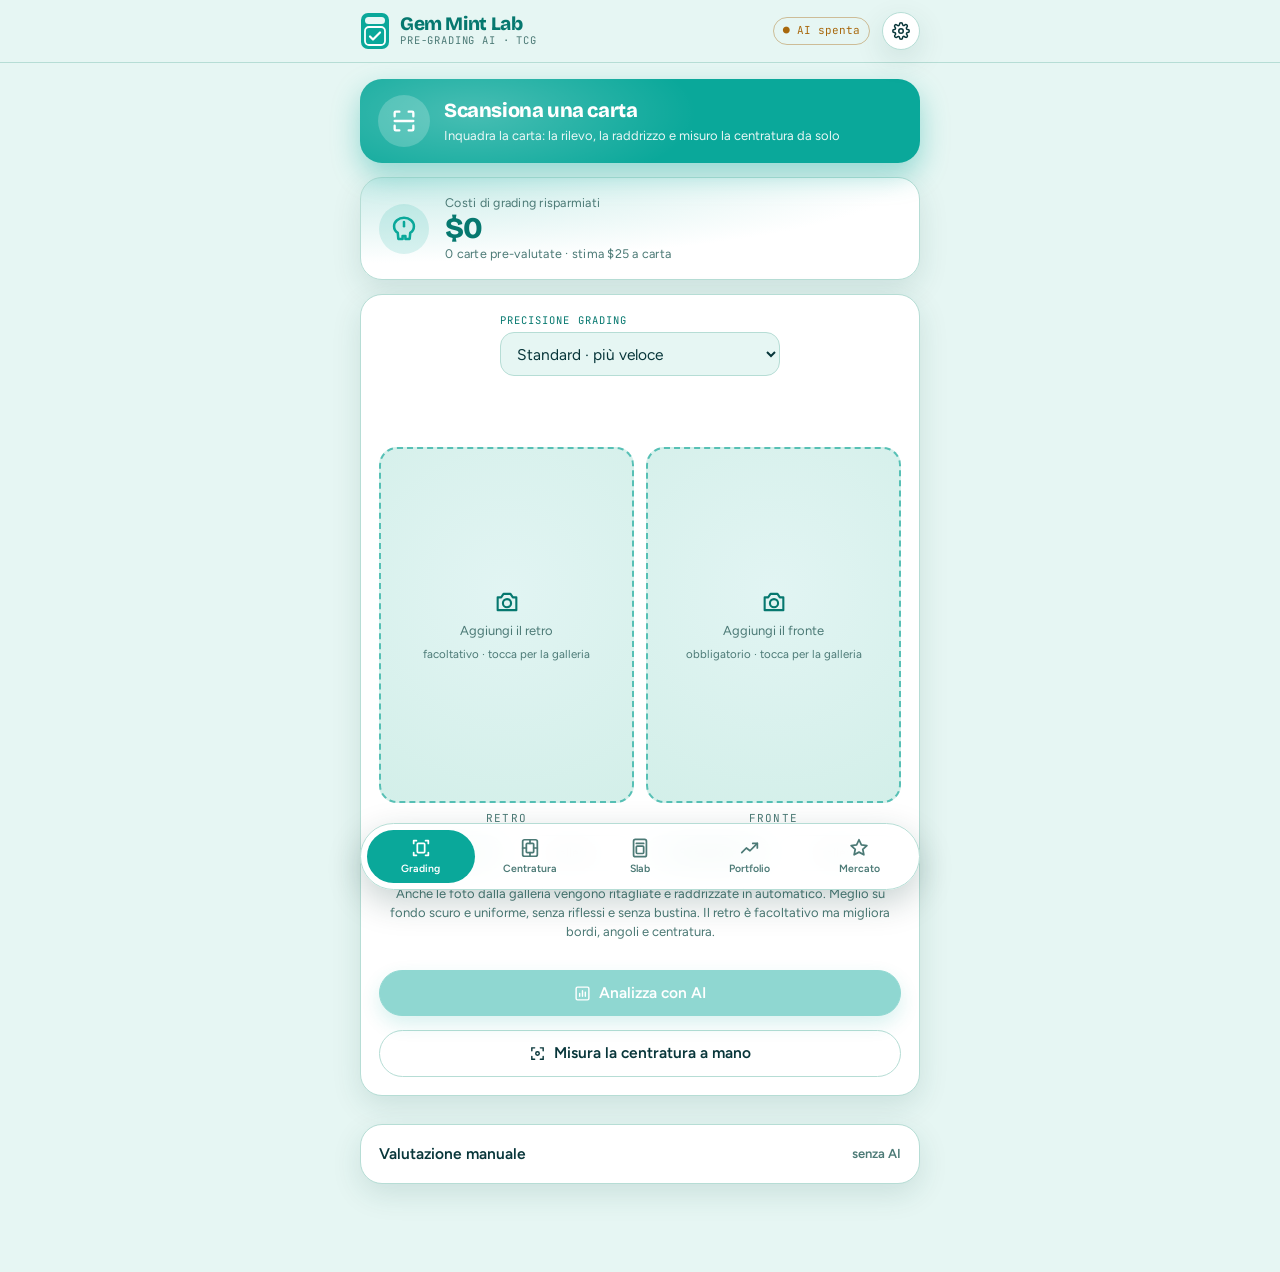
==== index.html @ b93c8f01 "Gem Mint Lab: scanner dal vivo e pre-grading AI PSA/Beckett/CGC Co-Authored-By: Claude Opus 5.5 <nor" ====
<!doctype html>
<html lang="it">
<head>
<meta charset="utf-8">
<meta name="viewport" content="width=device-width,initial-scale=1,viewport-fit=cover">
<title>Gem Mint Lab</title>
<meta name="description" content="Scanner e pre-grading AI di carte Pokémon e TCG dal telefono, con standard PSA, Beckett e CGC.">
<meta name="theme-color" content="#e6f6f3" media="(prefers-color-scheme: light)">
<meta name="theme-color" content="#052220" media="(prefers-color-scheme: dark)">
<meta name="apple-mobile-web-app-capable" content="yes">
<meta name="mobile-web-app-capable" content="yes">
<meta name="apple-mobile-web-app-status-bar-style" content="default">
<meta name="apple-mobile-web-app-title" content="Gem Mint Lab">
<link rel="manifest" href="manifest.webmanifest">
<link rel="icon" href="icon.svg" type="image/svg+xml">
<link rel="apple-touch-icon" href="icon-192.png">
<link rel="preconnect" href="https://fonts.googleapis.com">
<link rel="preconnect" href="https://fonts.gstatic.com" crossorigin>
<link rel="stylesheet" href="https://fonts.googleapis.com/css2?family=Bricolage+Grotesque:opsz,wght@12..96,400..800&family=Figtree:wght@400;500;600;700&family=JetBrains+Mono:wght@400;500;600&display=swap">
<link rel="stylesheet" href="styles.css">
</head>
<body>
<header class="top">
  <div class="wrap">
    <div class="brand">
      <svg class="brand-mark" viewBox="0 0 30 38" aria-hidden="true"><rect x="1" y="1" width="28" height="36" rx="7" style="fill:var(--accent)"/><rect x="5" y="5" width="20" height="7" rx="3.5" style="fill:var(--on-accent);opacity:.9"/><rect x="5" y="15" width="20" height="18" rx="4" fill="none" style="stroke:var(--on-accent)" stroke-width="1.8"/><path d="M10 24.5l3 3 7-7" fill="none" style="stroke:var(--on-accent)" stroke-width="2.2" stroke-linecap="round" stroke-linejoin="round"/></svg>
      <div>
        <div class="brand-name">Gem Mint Lab</div>
        <div class="brand-sub">Pre-grading AI · TCG</div>
      </div>
    </div>
    <span class="sync" id="sync">…</span>
    <button class="icon-btn" id="btn-settings" aria-label="Impostazioni"><svg viewBox="0 0 24 24" fill="none" stroke="currentColor" stroke-width="2" stroke-linecap="round" stroke-linejoin="round"><circle cx="12" cy="12" r="3"/><path d="M19.4 15a1.7 1.7 0 0 0 .3 1.8l.1.1a2 2 0 1 1-2.8 2.8l-.1-.1a1.7 1.7 0 0 0-1.8-.3 1.7 1.7 0 0 0-1 1.5V21a2 2 0 1 1-4 0v-.1a1.7 1.7 0 0 0-1.1-1.5 1.7 1.7 0 0 0-1.8.3l-.1.1a2 2 0 1 1-2.8-2.8l.1-.1a1.7 1.7 0 0 0 .3-1.8 1.7 1.7 0 0 0-1.5-1H3a2 2 0 1 1 0-4h.1a1.7 1.7 0 0 0 1.5-1.1 1.7 1.7 0 0 0-.3-1.8l-.1-.1a2 2 0 1 1 2.8-2.8l.1.1a1.7 1.7 0 0 0 1.8.3H9a1.7 1.7 0 0 0 1-1.5V3a2 2 0 1 1 4 0v.1a1.7 1.7 0 0 0 1 1.5 1.7 1.7 0 0 0 1.8-.3l.1-.1a2 2 0 1 1 2.8 2.8l-.1.1a1.7 1.7 0 0 0-.3 1.8V9a1.7 1.7 0 0 0 1.5 1H21a2 2 0 1 1 0 4h-.1a1.7 1.7 0 0 0-1.5 1z"/></svg></button>
  </div>
</header>

<main class="wrap">

<!-- GRADE -->
<section class="view" id="v-grade" data-view="grade">
  <button class="scan-hero" id="btn-scan">
    <span class="scan-hero-ic"><svg viewBox="0 0 24 24" fill="none" stroke="currentColor" stroke-width="2" stroke-linecap="round" stroke-linejoin="round"><path d="M4 8V5a1 1 0 0 1 1-1h3M16 4h3a1 1 0 0 1 1 1v3M20 16v3a1 1 0 0 1-1 1h-3M8 20H5a1 1 0 0 1-1-1v-3"/><path d="M4 12h16"/></svg></span>
    <span class="scan-hero-txt"><b>Scansiona una carta</b><span>Inquadra la carta: la rilevo, la raddrizzo e misuro la centratura da solo</span></span>
  </button>
  <div class="savings">
    <svg width="34" height="34" viewBox="0 0 24 24" fill="none" stroke="currentColor" stroke-width="1.8" stroke-linecap="round" stroke-linejoin="round" aria-hidden="true"><path d="M19 10c0-3.3-3.1-6-7-6s-7 2.7-7 6c0 1.9 1 3.6 2.6 4.7L8 19h3v-2h2v2h3l.4-4.3C18 13.6 19 11.9 19 10z"/><path d="M12 7v3"/></svg>
    <div>
      <div class="lab">Costi di grading risparmiati</div>
      <div class="big" id="saved-amt">$0</div>
      <div class="lab" id="saved-sub">0 carte pre-valutate · stima $25 a carta</div>
    </div>
  </div>

  <div class="panel" style="display:flex;flex-direction:column;gap:14px">
    <div class="field-wrap" style="max-width:280px;align-self:center;width:100%">
      <label for="accuracy">Precisione grading</label>
      <select id="accuracy" class="field">
        <option value="default">Standard · più veloce</option>
        <option value="complex">Alta · più accurata</option>
      </select>
    </div>
    <div class="slots">
      <div class="slot" id="slot-back">
        <label class="slot-face" id="face-back" for="in-back"></label>
        <input type="file" accept="image/jpeg,image/png,image/webp,image/heic,image/heif,image/gif" class="sr" id="in-back">
        <input type="file" accept="image/*" capture="environment" class="sr" id="cam-back">
        <div class="slot-name">Retro</div>
        <div class="slot-btns"><button class="btn sm" data-scan="back">Scansiona</button><label class="btn sm ghost" for="in-back">Galleria</label></div>
      </div>
      <div class="slot" id="slot-front">
        <label class="slot-face" id="face-front" for="in-front"></label>
        <input type="file" accept="image/jpeg,image/png,image/webp,image/heic,image/heif,image/gif" class="sr" id="in-front">
        <input type="file" accept="image/*" capture="environment" class="sr" id="cam-front">
        <div class="slot-name">Fronte</div>
        <div class="slot-btns"><button class="btn sm" data-scan="front">Scansiona</button><label class="btn sm ghost" for="in-front">Galleria</label></div>
      </div>
    </div>
    <p class="small muted" style="margin:0;text-align:center">Anche le foto dalla galleria vengono ritagliate e raddrizzate in automatico. Meglio su fondo scuro e uniforme, senza riflessi e senza bustina. Il retro è facoltativo ma migliora bordi, angoli e centratura.</p>
    <div id="ai-state"></div>
    <button class="btn primary block" id="btn-analyze" disabled>
      <svg viewBox="0 0 24 24" fill="none" stroke="currentColor" stroke-width="2" stroke-linecap="round"><rect x="3" y="3" width="18" height="18" rx="2"/><path d="M8 16v-4M12 16V8M16 16v-6"/></svg>
      <span>Analizza con AI</span>
    </button>
    <button class="btn ghost block" id="btn-to-center">
      <svg viewBox="0 0 24 24" fill="none" stroke="currentColor" stroke-width="2" stroke-linecap="round"><path d="M4 8V4h4M20 8V4h-4M4 16v4h4M20 16v4h-4"/><circle cx="12" cy="12" r="2.5"/></svg>
      Misura la centratura a mano
    </button>
  </div>

  <div id="result"></div>

  <details class="panel manual" id="manual">
    <summary><span>Valutazione manuale</span><span class="muted small">senza AI</span></summary>
    <div class="sliders">
      <div class="field-wrap"><label for="m-name">Nome carta</label><input id="m-name" class="field" placeholder="Es. Charizard 4/102"></div>
      <div class="slider"><span>Centratura</span><input type="range" id="m-centering" min="1" max="10" step="0.5" value="9"><b class="mono" id="m-centering-v">9.0</b></div>
      <div class="slider"><span>Angoli</span><input type="range" id="m-corners" min="1" max="10" step="0.5" value="9"><b class="mono" id="m-corners-v">9.0</b></div>
      <div class="slider"><span>Bordi</span><input type="range" id="m-edges" min="1" max="10" step="0.5" value="9"><b class="mono" id="m-edges-v">9.0</b></div>
      <div class="slider"><span>Superficie</span><input type="range" id="m-surface" min="1" max="10" step="0.5" value="9"><b class="mono" id="m-surface-v">9.0</b></div>
      <button class="btn block" id="btn-manual">Crea slab con questi voti</button>
    </div>
  </details>
</section>

<!-- CENTERING -->
<section class="view" id="v-centering" data-view="centering" hidden>
  <div class="view-title"><h1>Bordi della carta</h1><button class="icon-btn" data-help="centering" aria-label="Come funziona"><svg viewBox="0 0 24 24" fill="none" stroke="currentColor" stroke-width="2" stroke-linecap="round"><circle cx="12" cy="12" r="9"/><path d="M9.5 9a2.5 2.5 0 1 1 3.5 2.3c-.7.3-1 .9-1 1.7M12 17h.01"/></svg></button></div>
  <div class="step outer" id="c-step">
    <div class="ic"><svg viewBox="0 0 24 24" fill="none" stroke="currentColor" stroke-width="2" stroke-linecap="round"><path d="M4 8V4h4M20 8V4h-4M4 16v4h4M20 16v4h-4"/></svg></div>
    <div><b id="c-step-t">Passo 1: bordo esterno</b><span class="small muted" id="c-step-d">Trascina le maniglie arancioni sui 4 angoli esterni della carta</span></div>
  </div>
  <div class="row">
    <div class="seg" style="flex:1 1 200px" role="group" aria-label="Lato">
      <button id="c-side-front" aria-pressed="true">Fronte</button>
      <button id="c-side-back" aria-pressed="false">Retro</button>
    </div>
    <label class="btn sm" for="c-file" style="flex:0 0 auto">
      <svg viewBox="0 0 24 24" fill="none" stroke="currentColor" stroke-width="2" stroke-linecap="round"><path d="M12 16V4M7 9l5-5 5 5M4 20h16"/></svg>Carica foto
    </label>
    <input type="file" accept="image/*" id="c-file" class="sr">
  </div>
  <div class="stage" id="c-stage">
    <canvas id="c-canvas"></canvas>
    <canvas id="c-loupe" class="loupe" width="256" height="256" hidden></canvas>
    <div class="stage-empty" id="c-empty">
      <div style="display:flex;flex-direction:column;gap:10px;align-items:center">
        <svg width="40" height="40" viewBox="0 0 24 24" fill="none" stroke="currentColor" stroke-width="1.6" stroke-linecap="round"><rect x="5" y="3" width="14" height="18" rx="2"/><rect x="8" y="6" width="8" height="12" rx="1" stroke-dasharray="2 2"/></svg>
        <span>Carica una foto o usa quella del grading. Misuri il rapporto tra i bordi stampati opposti.</span>
      </div>
    </div>
  </div>
  <div class="row">
    <button class="btn tone-outer" id="c-reset"><svg viewBox="0 0 24 24" fill="none" stroke="currentColor" stroke-width="2" stroke-linecap="round"><path d="M20 12a8 8 0 1 1-2.3-5.7M20 4v5h-5"/></svg>Reset</button>
    <button class="btn tone-inner" id="c-switch"><svg viewBox="0 0 24 24" fill="none" stroke="currentColor" stroke-width="2" stroke-linecap="round"><path d="M4 8h13l-3-3M20 16H7l3 3"/></svg><span id="c-switch-t">Passa all'interno</span></button>
  </div>
  <button class="btn tone-go block" id="c-analyze"><svg viewBox="0 0 24 24" fill="none" stroke="currentColor" stroke-width="2.2" stroke-linecap="round"><circle cx="12" cy="12" r="9"/><path d="M8 12l3 3 5-6"/></svg>Analizza centratura</button>
  <div id="c-result"></div>
</section>

<!-- SLABS -->
<section class="view" id="v-slabs" data-view="slabs" hidden>
  <div class="view-title"><h1>I miei slab</h1><button class="icon-btn" id="btn-resync" aria-label="Aggiorna"><svg viewBox="0 0 24 24" fill="none" stroke="currentColor" stroke-width="2" stroke-linecap="round"><path d="M20 12a8 8 0 1 1-2.3-5.7M20 4v5h-5"/></svg></button></div>
  <div class="seg" role="group" aria-label="Elenco">
    <button id="s-tab-history" aria-pressed="true"><svg width="16" height="16" viewBox="0 0 24 24" fill="none" stroke="currentColor" stroke-width="2" stroke-linecap="round"><path d="M3 12a9 9 0 1 0 3-6.7L3 8M3 3v5h5M12 7v5l3 2"/></svg>Cronologia <span class="count" id="s-count-h">0/10</span></button>
    <button id="s-tab-saved" aria-pressed="false"><svg width="16" height="16" viewBox="0 0 24 24" fill="currentColor"><path d="M6 3h12v18l-6-4-6 4z"/></svg>Salvati <span class="count" id="s-count-s">0/100</span></button>
  </div>
  <div class="list" id="slab-list"></div>
</section>

<!-- PORTFOLIO -->
<section class="view" id="v-portfolio" data-view="portfolio" hidden>
  <div class="view-title"><h1>Portfolio</h1></div>
  <div class="tabs-line" role="group" aria-label="Sezione">
    <button id="p-tab-pf" aria-pressed="true">Portfolio</button>
    <button id="p-tab-search" aria-pressed="false">Cerca</button>
  </div>
  <div id="p-main" class="view"></div>
  <div id="p-search" class="view" hidden>
    <div class="panel" style="display:flex;flex-direction:column;gap:12px">
      <div class="filters">
        <div class="field-wrap"><label for="ps-game">Gioco</label><select id="ps-game" class="field"></select></div>
      </div>
      <div class="field-wrap"><label for="ps-q">Carta o prodotto</label><input id="ps-q" class="field" placeholder="Es. Umbreon VMAX Evolving Skies"></div>
      <button class="btn primary block" id="ps-go"><svg viewBox="0 0 24 24" fill="none" stroke="currentColor" stroke-width="2" stroke-linecap="round"><circle cx="11" cy="11" r="7"/><path d="M20 20l-4-4"/></svg>Cerca e stima prezzo</button>
      <div id="ps-results" class="list"></div>
    </div>
    <details class="panel manual">
      <summary><span>Aggiungi a mano</span><span class="muted small">prezzo tuo</span></summary>
      <div class="sliders">
        <div class="field-wrap"><label for="pm-name">Nome</label><input id="pm-name" class="field" placeholder="Es. Pikachu 58/102"></div>
        <div class="field-wrap"><label for="pm-set">Set</label><input id="pm-set" class="field" placeholder="Es. Base Set"></div>
        <div class="row">
          <div class="field-wrap"><label for="pm-price">Prezzo $</label><input id="pm-price" class="field mono" inputmode="decimal" placeholder="12.50"></div>
          <div class="field-wrap"><label for="pm-var">Variante</label><select id="pm-var" class="field"><option>Normal</option><option>Holo</option><option>Reverse Holo</option><option>Sealed</option><option>Graded</option></select></div>
        </div>
        <button class="btn block" id="pm-add">Aggiungi al portfolio</button>
      </div>
    </details>
  </div>
</section>

<!-- MARKET -->
<section class="view" id="v-market" data-view="market" hidden>
  <div class="view-title"><h1 id="m-title">Da comprare</h1><button class="icon-btn" data-help="market" aria-label="Come leggere i punteggi"><svg viewBox="0 0 24 24" fill="none" stroke="currentColor" stroke-width="2" stroke-linecap="round"><circle cx="12" cy="12" r="9"/><path d="M9.5 9a2.5 2.5 0 1 1 3.5 2.3c-.7.3-1 .9-1 1.7M12 17h.01"/></svg></button></div>
  <div class="seg" role="group" aria-label="Strumento">
    <button id="m-tab-worth" aria-pressed="true">Opportunità</button>
    <button id="m-tab-flip" aria-pressed="false">Grade Flip</button>
  </div>
  <div id="m-worth" class="view">
    <div class="filters">
      <div class="field-wrap"><label for="w-game">Gioco</label><select id="w-game" class="field"></select></div>
      <div class="field-wrap"><label for="w-price">Prezzo</label><select id="w-price" class="field"><option>$0 – $5</option><option>$5 – $20</option><option>$20 – $50</option><option>$50 – $200</option><option>$200+</option></select></div>
    </div>
    <button class="btn primary block" id="w-go">Trova opportunità con AI</button>
    <div id="w-state"></div>
    <div class="list" id="w-list"></div>
  </div>
  <div id="m-flip" class="view" hidden>
    <div class="filters">
      <div class="field-wrap"><label for="f-era">Era</label><select id="f-era" class="field"><option>Moderna</option><option>Vintage</option><option>Tutte</option></select></div>
      <div class="field-wrap"><label for="f-raw">Raw</label><select id="f-raw" class="field"><option>$0 – $5</option><option selected>$5 – $50</option><option>$50 – $200</option></select></div>
      <div class="field-wrap"><label for="f-game">Categoria</label><select id="f-game" class="field"></select></div>
    </div>
    <div class="field-wrap" style="max-width:220px"><label for="f-fee">Costo grading stimato $</label><input id="f-fee" class="field mono" inputmode="decimal" value="25"></div>
    <button class="btn primary block" id="f-go">Trova grade flip con AI</button>
    <div id="f-state"></div>
    <div class="list" id="f-list"></div>
  </div>
</section>
</main>

<nav class="tabbar" aria-label="Sezioni">
  <div class="wrap">
    <button data-go="grade"><svg viewBox="0 0 24 24" fill="none" stroke="currentColor" stroke-width="1.9" stroke-linecap="round" stroke-linejoin="round"><path d="M4 7V4h3M17 4h3v3M20 17v3h-3M7 20H4v-3"/><rect x="8" y="7" width="8" height="10" rx="1"/></svg>Grading</button>
    <button data-go="centering"><svg viewBox="0 0 24 24" fill="none" stroke="currentColor" stroke-width="1.9" stroke-linecap="round"><rect x="4" y="3" width="16" height="18" rx="2"/><rect x="8" y="7" width="8" height="10" rx="1"/><path d="M12 3v4M12 17v4M4 12h4M16 12h4"/></svg>Centratura</button>
    <button data-go="slabs"><svg viewBox="0 0 24 24" fill="none" stroke="currentColor" stroke-width="1.9" stroke-linecap="round"><rect x="5" y="2.5" width="14" height="19" rx="2"/><path d="M8 7h8"/><rect x="8" y="10" width="8" height="8" rx="1"/></svg>Slab</button>
    <button data-go="portfolio"><svg viewBox="0 0 24 24" fill="none" stroke="currentColor" stroke-width="1.9" stroke-linecap="round" stroke-linejoin="round"><path d="M3 17l5-5 4 3 8-8"/><path d="M15 7h5v5"/></svg>Portfolio</button>
    <button data-go="market"><svg viewBox="0 0 24 24" fill="none" stroke="currentColor" stroke-width="1.9" stroke-linecap="round" stroke-linejoin="round"><path d="M12 3l2.6 5.6 6 .7-4.5 4.1 1.2 6L12 16.5 6.7 19.4l1.2-6L3.4 9.3l6-.7z"/></svg>Mercato</button>
  </div>
</nav>

<div class="modal" id="modal" hidden><div class="modal-box" id="modal-box" role="dialog" aria-modal="true"></div></div>
<div class="toast" id="toast" hidden></div>

<script src="scanner.js"></script>
<script src="app.js"></script>
</body>
</html>
---- styles.css ----
/* Layout: one phone-width column, sticky header, floating pill tab bar; each tab is a "view". Aqua lab: pale sea-glass ground, white trays, deep teal ink. */
:root{
  --bg:#e6f6f3;
  --panel:#ffffff;
  --panel-2:#d3efe9;
  --line:#b6ddd5;
  --fg:#08363a;
  --muted:#4c7a76;
  --accent:#0aa89a;
  --accent-2:#06786f;
  --on-accent:#ffffff;
  --good:#11994d;
  --warn:#a8680d;
  --bad:#cf3e3e;
  --outer:#f2602e;
  --inner:#0fb37e;
  --teal:#0a8f86;
  --stage:#0b2b2a;
  --shadow:0 10px 30px rgba(8,70,64,.12);
  --plastic-1:#f5fcfb;
  --plastic-2:#c3dcd8;
  --ink:#0a2a29;
  --label-fg:#e6fffb;
  --label-accent:#5fe3d3;
  --label-line:#1c4a46;
  --f-display:"Bricolage Grotesque", "Avenir Next", "Segoe UI", sans-serif;
  --f-body:"Figtree", "Avenir Next", "Segoe UI", sans-serif;
  --f-mono:"JetBrains Mono", ui-monospace, "SF Mono", Menlo, monospace;
  --r:22px;
}
@media (prefers-color-scheme: dark){:root:not([data-theme="light"]){
  --bg:#052220;--panel:#0a2f2c;--panel-2:#0f3d39;--line:#1c544e;--fg:#e1fbf6;--muted:#8cbcb5;
  --accent:#2fe0cb;--accent-2:#86f0e2;--on-accent:#032420;--good:#3fd884;--warn:#f0c04f;--bad:#ff6d6d;
  --teal:#5fe3d3;--shadow:0 10px 30px rgba(0,0,0,.35);color-scheme:dark}}
:root[data-theme="dark"]{
  --bg:#052220;--panel:#0a2f2c;--panel-2:#0f3d39;--line:#1c544e;--fg:#e1fbf6;--muted:#8cbcb5;
  --accent:#2fe0cb;--accent-2:#86f0e2;--on-accent:#032420;--good:#3fd884;--warn:#f0c04f;--bad:#ff6d6d;
  --teal:#5fe3d3;--shadow:0 10px 30px rgba(0,0,0,.35);color-scheme:dark}
*{box-sizing:border-box}
html,body{background:var(--bg);color:var(--fg)}
body{font-family:var(--f-body);font-size:15.5px;line-height:1.45;padding-left:max(16px, env(safe-area-inset-left,0px));padding-right:max(16px, env(safe-area-inset-right,0px));padding-block:0 calc(88px + env(safe-area-inset-bottom,0px));min-height:100%}
body::before{content:"";position:fixed;inset:0 0 auto;height:env(safe-area-inset-top,0px);z-index:10;background:var(--bg)}
button,input,select{font:inherit;color:inherit}
button{cursor:pointer}
:focus-visible{outline:2px solid var(--accent-2);outline-offset:2px}
.wrap{max-width:560px;margin:0 auto}
.sr{position:absolute;width:1px;height:1px;opacity:0;pointer-events:none}
.mono{font-family:var(--f-mono);font-variant-numeric:tabular-nums}
h1,h2,h3{font-family:var(--f-display);text-wrap:balance;margin:0}

/* header */
.top{position:sticky;top:env(safe-area-inset-top,0px);z-index:9;background:var(--bg);margin-inline:calc(-1*max(16px, env(safe-area-inset-left,0px)));padding:12px max(16px, env(safe-area-inset-right,0px)) 12px max(16px, env(safe-area-inset-left,0px));border-bottom:1px solid var(--line)}
.top .wrap{display:flex;align-items:center;gap:12px}
.brand{display:flex;align-items:center;gap:10px;flex:1;min-width:0}
.brand-mark{width:30px;height:38px;flex:none}
.brand-name{font-family:var(--f-display);font-weight:800;font-size:19px;letter-spacing:-.02em;line-height:1;color:var(--accent-2)}
.brand-sub{font-family:var(--f-mono);font-size:10.5px;color:var(--muted);letter-spacing:.08em;text-transform:uppercase}
.sync{font-family:var(--f-mono);font-size:11px;padding:5px 9px;border-radius:99px;border:1px solid var(--line);color:var(--muted);white-space:nowrap}
.sync.ok{color:var(--good);border-color:color-mix(in srgb,var(--good) 40%,transparent)}
.sync.local{color:var(--warn);border-color:color-mix(in srgb,var(--warn) 40%,transparent)}

/* views */
main{padding-top:16px}
.view{display:flex;flex-direction:column;gap:14px}
.view-title{display:flex;align-items:center;justify-content:space-between;gap:10px}
.view-title h1{font-size:28px;font-weight:800;letter-spacing:-.03em}
.icon-btn{width:42px;height:42px;border-radius:99px;box-shadow:var(--shadow);border:1px solid var(--line);background:var(--panel);display:grid;place-items:center;flex:none}
.icon-btn svg{width:18px;height:18px}

.panel{background:var(--panel);border:1px solid var(--line);border-radius:var(--r);padding:18px;box-shadow:var(--shadow)}
.eyebrow{font-family:var(--f-mono);font-size:11px;letter-spacing:.12em;text-transform:uppercase;color:var(--accent-2)}
.muted{color:var(--muted)}
.small{font-size:13px}

.btn{display:inline-flex;align-items:center;justify-content:center;gap:8px;border-radius:99px;border:1px solid var(--line);background:var(--panel-2);padding:11px 16px;font-weight:600;min-height:44px}
.btn svg{width:17px;height:17px;flex:none}
.btn.primary{background:var(--accent);border-color:var(--accent);color:var(--on-accent);box-shadow:0 8px 20px color-mix(in srgb,var(--accent) 35%,transparent)}
.btn.primary:disabled{opacity:.45;cursor:not-allowed}
.btn.ghost{background:transparent}
.btn.block{width:100%}
.btn.tone-outer{color:var(--outer);border-color:color-mix(in srgb,var(--outer) 45%,transparent);background:color-mix(in srgb,var(--outer) 10%,transparent)}
.btn.tone-inner{color:var(--inner);border-color:color-mix(in srgb,var(--inner) 45%,transparent);background:color-mix(in srgb,var(--inner) 10%,transparent)}
.btn.tone-go{background:var(--good);border-color:var(--good);color:var(--on-accent)}
.btn.tone-bad{color:var(--bad);border-color:color-mix(in srgb,var(--bad) 45%,transparent)}
.btn.sm{min-height:36px;padding:7px 14px;font-size:13.5px;border-radius:99px}
.row{display:flex;gap:10px;flex-wrap:wrap}
.row > .btn{flex:1 1 140px}

select.field,input.field{width:100%;background:var(--bg);border:1px solid var(--line);border-radius:14px;padding:10px 12px;min-height:44px}
.field-wrap{display:flex;flex-direction:column;gap:4px;min-width:0;flex:1 1 120px}
.field-wrap label{font-family:var(--f-mono);font-size:10.5px;letter-spacing:.1em;text-transform:uppercase;color:var(--accent-2)}
.filters{display:flex;gap:10px;flex-wrap:wrap}
.filters .field-wrap{border:1.5px solid color-mix(in srgb,var(--accent) 45%,var(--line));border-radius:18px;padding:7px 10px 4px;background:var(--panel)}
.filters select.field{border:0;padding:2px 0 6px;min-height:0;background:transparent;font-weight:600}

.seg{display:flex;background:var(--panel-2);border:1px solid var(--line);border-radius:99px;padding:4px;gap:4px}
.seg button{flex:1;border:0;background:transparent;border-radius:99px;padding:9px 8px;font-weight:600;color:var(--muted);display:flex;align-items:center;justify-content:center;gap:7px}
.seg button[aria-pressed="true"]{background:var(--panel);color:var(--accent-2);box-shadow:var(--shadow)}
.count{font-family:var(--f-mono);font-size:11px;padding:2px 7px;border-radius:99px;background:color-mix(in srgb,var(--accent) 25%,transparent);color:var(--accent-2)}

.notice{border-radius:16px;padding:10px 12px;font-size:13.5px;border:1px solid var(--line);background:var(--panel);display:flex;gap:10px;align-items:flex-start}
.notice svg{width:16px;height:16px;flex:none;margin-top:2px}
.notice.warn{border-color:color-mix(in srgb,var(--warn) 50%,transparent);color:var(--warn);background:color-mix(in srgb,var(--warn) 7%,transparent)}
.notice.bad{border-color:color-mix(in srgb,var(--bad) 50%,transparent);color:var(--bad);background:color-mix(in srgb,var(--bad) 8%,transparent)}
.notice.info{color:var(--muted)}
.tag-ex{font-family:var(--f-mono);font-size:10.5px;letter-spacing:.08em;text-transform:uppercase;color:var(--warn);border:1px dashed color-mix(in srgb,var(--warn) 60%,transparent);border-radius:6px;padding:2px 6px;white-space:nowrap}

/* grade view */
.savings{display:flex;align-items:center;gap:16px;border-radius:var(--r);padding:16px 18px;background:radial-gradient(140% 120% at 0% 0%,color-mix(in srgb,var(--accent) 22%,var(--panel)),var(--panel) 70%);border:1px solid var(--line);box-shadow:var(--shadow)}
.savings > svg{color:var(--accent);flex:none;background:color-mix(in srgb,var(--accent) 14%,transparent);border-radius:99px;padding:8px;width:50px;height:50px}
.savings .big{font-family:var(--f-display);font-size:30px;font-weight:800;letter-spacing:-.02em;color:var(--accent-2);line-height:1.1}
.savings .lab{font-size:12.5px;color:var(--muted);letter-spacing:.02em}
.slots{display:grid;grid-template-columns:1fr 1fr;gap:12px}
.slot{position:relative;display:flex;flex-direction:column;gap:8px;cursor:pointer}
.slot-face{position:relative;aspect-ratio:63/88;max-width:100%;border-radius:18px;border:2px dashed color-mix(in srgb,var(--accent) 55%,var(--line));background:radial-gradient(circle at 50% 40%,color-mix(in srgb,var(--accent) 12%,var(--panel)),var(--panel-2));display:grid;place-items:center;overflow:hidden;text-align:center;padding:10px}
.slot-face img{position:absolute;inset:0;width:100%;height:100%;object-fit:cover}
.slot.has .slot-face{border-style:solid;border-color:var(--line)}
.slot-face .ph{display:flex;flex-direction:column;align-items:center;gap:6px;color:var(--muted);font-size:13px}
.slot-face .ph svg{width:28px;height:28px;color:var(--accent-2)}
.slot-btns{display:grid;grid-template-columns:1fr 1fr;gap:6px}
.slot-btns .btn{padding:6px 4px;font-size:12.5px;min-height:36px}
.slot.drag .slot-face{border-color:var(--accent);border-style:solid}
.house em{display:block;font-style:normal;font-family:var(--f-mono);font-size:10px;letter-spacing:.08em;color:var(--accent-2);margin-top:2px}
.house small{display:block;font-size:11px;color:var(--muted);margin-top:4px;line-height:1.3}
.std-table{overflow-x:auto}
.std-table table{border-collapse:collapse;width:100%;font-size:13px}
.std-table th,.std-table td{border-bottom:1px solid var(--line);padding:6px 8px;text-align:left;white-space:nowrap}
.std-table th{font-family:var(--f-mono);font-size:10.5px;letter-spacing:.08em;text-transform:uppercase;color:var(--accent-2)}
.std-table td{font-family:var(--f-mono)}
.modal-box a{color:var(--accent-2)}
.slot-name{font-family:var(--f-mono);font-size:11px;letter-spacing:.12em;text-transform:uppercase;color:var(--muted);text-align:center}
.pencil{position:absolute;top:8px;right:8px;width:30px;height:30px;border-radius:99px;background:rgba(4,40,37,.72);display:grid;place-items:center;z-index:2}
.pencil svg{width:14px;height:14px}
.scan{position:absolute;inset:0;pointer-events:none;z-index:1}
.scan::after{content:"";position:absolute;left:0;right:0;height:22%;top:-22%;background:linear-gradient(180deg,transparent,color-mix(in srgb,var(--accent-2) 55%,transparent),transparent);animation:sweep 1.6s linear infinite}
@keyframes sweep{to{top:100%}}
@media (prefers-reduced-motion:reduce){.scan::after{animation:none;top:40%}}

.result-head{text-align:center;display:flex;flex-direction:column;gap:4px}
.result-head h2{font-size:26px;font-weight:800;letter-spacing:-.02em}
.subs{display:grid;grid-template-columns:1fr 1fr;gap:10px}
.sub{background:var(--bg);border:1px solid var(--line);border-radius:18px;padding:12px;display:flex;gap:12px;align-items:center}
.sub svg{width:18px;height:18px;color:var(--good);flex:none}
.sub .k{font-family:var(--f-mono);font-size:10.5px;letter-spacing:.12em;text-transform:uppercase}
.sub .v{font-family:var(--f-mono);font-size:22px;font-weight:600;line-height:1.1}
.final{border-radius:var(--r);padding:20px 16px;text-align:center;background:var(--accent);color:var(--on-accent);position:relative;overflow:hidden}
.final::before{content:"";position:absolute;inset:-40% -10% auto;height:120%;background:radial-gradient(closest-side,rgba(255,255,255,.28),transparent);pointer-events:none}
.final .eyebrow{color:inherit;opacity:.85}
.final .n{font-family:var(--f-display);font-weight:800;font-size:76px;line-height:1;letter-spacing:-.04em;position:relative}
.final .l{font-family:var(--f-mono);letter-spacing:.14em;text-transform:uppercase;font-size:12px;opacity:.9;position:relative}
.houses{display:grid;grid-template-columns:repeat(3,1fr);gap:8px}
.house{border:1px solid var(--line);border-radius:16px;padding:8px;text-align:center;background:var(--bg)}
.house b{display:block;font-family:var(--f-mono);font-size:18px}
.house span{font-family:var(--f-mono);font-size:10.5px;letter-spacing:.1em;color:var(--muted)}
.note{background:var(--bg);border:1px solid var(--line);border-radius:18px;padding:14px}
.note h3{font-size:14px;color:var(--teal);display:flex;align-items:center;gap:8px;margin-bottom:6px;font-family:var(--f-body)}
.note p{margin:0;max-width:65ch}
.defects{margin:10px 0 0;padding-left:18px;color:var(--muted);font-size:13.5px}
details.manual summary{cursor:pointer;font-weight:600;list-style:none;display:flex;justify-content:space-between;align-items:center}
details.manual summary::-webkit-details-marker{display:none}
.sliders{display:grid;gap:12px;margin-top:12px}
.slider{display:grid;grid-template-columns:96px 1fr 44px;gap:10px;align-items:center}
.slider input[type=range]{width:100%;accent-color:var(--accent)}

/* centering */
.step{display:flex;gap:12px;align-items:center;border-radius:var(--r);box-shadow:var(--shadow);padding:12px 14px;border:1px solid var(--line);background:var(--panel)}
.step .ic{width:42px;height:42px;border-radius:99px;display:grid;place-items:center;flex:none}
.step .ic svg{width:20px;height:20px}
.step b{display:block}
.step.outer{border-color:color-mix(in srgb,var(--outer) 40%,transparent)}
.step.outer b{color:var(--outer)} .step.outer .ic{background:color-mix(in srgb,var(--outer) 18%,transparent);color:var(--outer)}
.step.inner{border-color:color-mix(in srgb,var(--inner) 40%,transparent)}
.step.inner b{color:var(--inner)} .step.inner .ic{background:color-mix(in srgb,var(--inner) 18%,transparent);color:var(--inner)}
.stage{position:relative;border-radius:var(--r);overflow:hidden;border:1px solid var(--line);background:var(--stage);touch-action:none}
.stage canvas{display:block;width:100%;touch-action:none}
.loupe{position:absolute;width:128px;height:128px;border-radius:99px;border:2px solid var(--outer);box-shadow:0 8px 30px rgba(0,0,0,.6);pointer-events:none;background:#000}
.stage-empty{aspect-ratio:63/88;max-height:60vh;margin:0 auto;display:grid;place-items:center;text-align:center;padding:20px;color:#9fd3cc}
.ratios{display:grid;grid-template-columns:1fr 1fr;gap:10px}
.ratio{background:var(--bg);border:1px solid var(--line);border-radius:18px;padding:12px}
.ratio .v{font-family:var(--f-mono);font-size:24px;font-weight:600}
.bar-split{height:8px;border-radius:99px;background:var(--panel-2);overflow:hidden;display:flex;margin-top:8px}
.bar-split i{display:block;height:100%;background:var(--accent)}
.bar-split i + i{background:var(--accent-2)}

/* slabs */
.slab-item{display:flex;flex-direction:column;gap:14px;align-items:center}
.slab-actions{display:flex;width:100%;gap:8px;align-items:center}
.slab-actions .spacer{flex:1}
.act{width:42px;height:42px;border-radius:99px;border:1px solid var(--line);background:var(--bg);display:grid;place-items:center}
.act svg{width:18px;height:18px}
.act.zoom{color:var(--teal);border-color:color-mix(in srgb,var(--teal) 40%,transparent)}
.act.share{color:var(--good);border-color:color-mix(in srgb,var(--good) 40%,transparent)}
.act.del{color:var(--bad);border-color:color-mix(in srgb,var(--bad) 40%,transparent)}
.act.del.confirm{width:auto;padding:0 14px;font-size:13px;font-weight:600;background:color-mix(in srgb,var(--bad) 15%,transparent)}
.save-btn{color:var(--warn);border-color:color-mix(in srgb,var(--warn) 45%,transparent);background:transparent}
.save-btn[aria-pressed="true"]{background:color-mix(in srgb,var(--warn) 16%,transparent)}
.slab{width:min(270px,76vw);padding:9px;border-radius:14px;background:linear-gradient(160deg,var(--plastic-1),var(--plastic-2));box-shadow:0 18px 36px rgba(4,48,44,.32), inset 0 0 0 1px rgba(255,255,255,.7);transform:perspective(900px) rotateY(-6deg) rotateX(2deg)}
.slab-label{background:var(--ink);color:var(--label-fg);border-radius:8px;padding:9px 10px;display:grid;grid-template-columns:1fr auto;gap:8px;border:2px solid var(--label-line)}
.slab-label .nm{font-family:var(--f-display);font-weight:800;font-stretch:88%;font-size:12.5px;letter-spacing:.03em;text-transform:uppercase;line-height:1.15;overflow-wrap:anywhere}
.slab-label .sl{display:grid;grid-template-columns:auto auto;gap:0 12px;margin-top:5px;font-family:var(--f-mono);font-size:8.5px;letter-spacing:.08em;text-transform:uppercase;border-left:2px solid var(--label-accent);padding-left:6px}
.slab-label .sl span:nth-child(even){text-align:right;color:#fff}
.slab-label .gr{text-align:center;border-left:1px solid var(--label-line);padding-left:9px;display:flex;flex-direction:column;justify-content:center}
.slab-label .gr .lg{font-family:var(--f-mono);font-size:8px;letter-spacing:.16em;color:var(--label-accent)}
.slab-label .gr .g{font-family:var(--f-display);font-weight:800;font-size:30px;line-height:1}
.slab-label .gr .t{font-family:var(--f-mono);font-size:8px;letter-spacing:.14em;color:var(--label-accent)}
.slab-window{margin-top:8px;border-radius:8px;background:#08201e;padding:8px;border:2px solid var(--label-line)}
.slab-window img{display:block;width:100%;aspect-ratio:63/88;object-fit:cover;border-radius:4px}

.empty{text-align:center;padding:28px 16px;display:flex;flex-direction:column;align-items:center;gap:10px}
.empty svg{width:44px;height:44px;color:var(--accent-2);opacity:.8}

/* portfolio */
.tabs-line{display:flex;border-bottom:1px solid var(--line)}
.tabs-line button{flex:1;background:none;border:0;padding:12px 6px;font-weight:600;color:var(--muted);position:relative}
.tabs-line button[aria-pressed="true"]{color:var(--accent-2)}
.tabs-line button[aria-pressed="true"]::after{content:"";position:absolute;left:30%;right:30%;bottom:-1px;height:3px;border-radius:3px;background:var(--accent)}
.pf-card{background:var(--panel);border:1px solid var(--line);border-radius:26px;padding:20px;box-shadow:var(--shadow)}
.pf-card .t{color:var(--muted);font-family:var(--f-mono);font-weight:500;font-size:12px;letter-spacing:.12em;text-transform:uppercase}
.pf-card .v{font-family:var(--f-display);font-size:40px;font-weight:800;letter-spacing:-.035em;font-variant-numeric:tabular-nums}
.delta{font-family:var(--f-mono);font-size:13px}
.delta.up{color:var(--good)} .delta.down{color:var(--bad)}
.chart svg{display:block;width:100%;height:auto}
.ranges{display:flex;gap:6px;margin-top:10px}
.ranges button{flex:1;border:0;border-radius:99px;padding:8px 0;background:var(--panel-2);color:var(--muted);font-weight:700;font-size:13px}
.ranges button[aria-pressed="true"]{background:var(--accent);color:var(--on-accent)}
.hold{display:grid;grid-template-columns:56px 1fr auto;gap:12px;align-items:center;background:var(--panel);border:1px solid var(--line);border-radius:var(--r);padding:12px 14px;box-shadow:var(--shadow)}
.hold .nm{font-weight:700;font-family:var(--f-display);line-height:1.25;overflow-wrap:anywhere}
.hold .meta{font-size:12.5px;color:var(--muted);white-space:nowrap;overflow:hidden;text-overflow:ellipsis}
.hold-info{min-width:0;display:flex;flex-direction:column;gap:4px}
.price-pill{font-family:var(--f-mono);font-size:13px;font-weight:600;color:var(--accent-2);background:var(--panel-2);border:1px solid var(--line);border-radius:99px;padding:3px 8px}
.price-edit{width:96px;font-family:var(--f-mono);background:var(--bg);border:1px solid var(--accent);border-radius:8px;padding:3px 6px}
.stepper{display:flex;align-items:center;border:1px solid var(--line);border-radius:99px;overflow:hidden;background:var(--bg)}
.stepper button{width:34px;height:34px;border:0;background:transparent;font-size:18px;color:var(--accent-2)}
.stepper span{min-width:22px;text-align:center;font-family:var(--f-mono);font-weight:600}
.list{display:flex;flex-direction:column;gap:10px}
.hdr-row{display:flex;justify-content:space-between;align-items:baseline}
.hdr-row h2{font-size:20px;font-weight:800;letter-spacing:-.02em}

/* card art (generic, generated) */
.art{position:relative;aspect-ratio:63/88;border-radius:7px;overflow:hidden;background:var(--c1);border:2px solid color-mix(in srgb,var(--c2) 70%,#fff 30%);isolation:isolate;max-width:100%}
.art::before{content:"";position:absolute;inset:12% 9% 42%;border-radius:4px;background:radial-gradient(circle at 35% 40%,color-mix(in srgb,var(--c2) 55%,#fff),var(--c2) 45%,color-mix(in srgb,var(--c1) 80%,#000) 100%);box-shadow:inset 0 0 0 1px rgba(0,0,0,.25)}
.art::after{content:"";position:absolute;inset:0;background:linear-gradient(115deg,transparent 30%,rgba(255,255,255,.35) 45%,transparent 60%);mix-blend-mode:overlay}
.art .a-name{position:absolute;left:8%;right:8%;top:3%;font-family:var(--f-display);font-weight:800;font-stretch:80%;font-size:clamp(7px,2.4vw,11px);color:#111;white-space:nowrap;overflow:hidden;text-overflow:ellipsis}
.art .a-glyph{position:absolute;left:50%;top:34%;translate:-50% -50%;width:34%;aspect-ratio:1;border-radius:50%;border:2px solid rgba(255,255,255,.7);z-index:1}
.art .a-text{position:absolute;left:9%;right:9%;top:62%;display:flex;flex-direction:column;gap:5%;height:26%}
.art .a-text i{display:block;height:3px;border-radius:2px;background:rgba(0,0,0,.28)}
.art .a-num{position:absolute;right:8%;bottom:3%;font-family:var(--f-mono);font-size:clamp(6px,1.8vw,9px);color:rgba(0,0,0,.7)}

/* market */
.mk{background:var(--panel);border:1px solid var(--line);border-radius:26px;padding:16px;box-shadow:var(--shadow);display:flex;flex-direction:column;gap:14px}
.mk-head{display:flex;align-items:center;justify-content:space-between;gap:10px;border:1px solid var(--line);background:var(--bg);border-radius:18px;padding:10px 12px}
.mk-head .nm{font-family:var(--f-display);font-weight:800;font-size:18px;letter-spacing:-.01em}
.mk-head .sub2{font-size:12.5px;color:var(--muted)}
.score{font-family:var(--f-mono);font-weight:600;border-radius:99px;padding:6px 10px;border:1.5px solid currentColor;flex:none}
.score.hi{color:var(--good)} .score.mid{color:var(--warn)} .score.lo{color:var(--bad)}
.mk-body{display:grid;grid-template-columns:38% 1fr;gap:14px;align-items:center}
.bars{display:flex;flex-direction:column;gap:9px}
.bar .lb{display:flex;justify-content:space-between;font-size:13px}
.bar .lb b{font-family:var(--f-mono)}
.bar .tr{height:6px;border-radius:99px;background:var(--panel-2);margin-top:4px;overflow:hidden}
.bar .tr i{display:block;height:100%;border-radius:99px}
.money{border:1px solid var(--line);border-radius:20px;padding:14px;text-align:center;display:flex;flex-direction:column;gap:10px;background:var(--bg)}
.money .big{font-family:var(--f-mono);font-size:26px;font-weight:600}
.roi{display:grid;grid-template-columns:repeat(3,1fr);gap:8px}
.roi div{border:1px solid var(--line);border-radius:14px;padding:8px 4px;background:var(--panel)}
.roi span{display:block;font-family:var(--f-mono);font-size:10px;letter-spacing:.1em;color:var(--muted)}
.roi b{font-family:var(--f-mono);color:var(--accent-2);font-size:14px}
.why{font-size:13.5px;color:var(--muted);margin:0}
.flip-art{width:46%;margin:0 auto}
.flip-row{display:grid;grid-template-columns:1fr auto 1.5fr;gap:10px;align-items:center}
.flip-box{border:1.5px solid var(--accent);border-radius:18px;padding:10px;text-align:center}
.flip-box.profit{border-color:var(--good)}
.flip-box span{display:block;font-family:var(--f-mono);font-size:10.5px;letter-spacing:.12em;color:var(--accent-2)}
.flip-box.profit span{color:var(--good)}
.flip-box b{font-family:var(--f-mono);font-size:19px}
.flip-box.profit b{color:var(--good)}
.arrow{width:30px;height:30px;border-radius:99px;border:1.5px solid var(--accent);display:grid;place-items:center;color:var(--accent-2)}
.arrow svg{width:14px;height:14px}
.mini-slabs{display:grid;grid-template-columns:repeat(3,1fr);gap:10px}
.mini{text-align:center;display:flex;flex-direction:column;gap:4px}
.mini .case{border-radius:8px;padding:5px;background:linear-gradient(160deg,var(--plastic-1),var(--plastic-2))}
.mini .case .hd{font-family:var(--f-display);font-weight:900;font-size:12px;color:var(--ink);background:#fff;border-radius:4px;padding:2px 0;margin-bottom:4px;letter-spacing:.04em}
.mini .gl{font-family:var(--f-mono);font-size:11px;color:var(--accent-2)}
.mini .pr{font-family:var(--f-mono);font-weight:600}

/* nav */
.tabbar{position:fixed;left:0;right:0;bottom:0;z-index:9;pointer-events:none;padding:0 max(12px, env(safe-area-inset-right,0px)) calc(10px + env(safe-area-inset-bottom,0px)) max(12px, env(safe-area-inset-left,0px))}
.tabbar .wrap{pointer-events:auto;display:grid;grid-template-columns:repeat(5,1fr);gap:2px;background:color-mix(in srgb,var(--panel) 90%,transparent);backdrop-filter:blur(14px);border:1px solid var(--line);border-radius:99px;padding:6px;box-shadow:0 12px 34px rgba(4,48,44,.22)}
.tabbar button{border:0;background:none;display:flex;flex-direction:column;align-items:center;gap:2px;padding:7px 2px;color:var(--muted);font-size:10.5px;font-weight:600;border-radius:99px}
.tabbar svg{width:22px;height:22px}
.tabbar button[aria-current="page"]{color:var(--on-accent);background:var(--accent)}

/* modal + toast */
.modal{position:fixed;inset:0;z-index:20;background:rgba(3,34,31,.62);backdrop-filter:blur(4px);display:flex;align-items:flex-end;justify-content:center;padding:max(12px, env(safe-area-inset-top,0px)) max(12px, env(safe-area-inset-right,0px)) max(12px, env(safe-area-inset-bottom,0px)) max(12px, env(safe-area-inset-left,0px))}
.modal-box{width:100%;max-width:560px;max-height:100%;overflow:auto;background:var(--panel);border:1px solid var(--line);border-radius:28px;padding:18px;display:flex;flex-direction:column;gap:14px}
.modal-box h2{font-size:19px}
.modal-box p{margin:0}
.toast{position:fixed;left:50%;translate:-50% 0;bottom:calc(100px + env(safe-area-inset-bottom,0px));z-index:30;background:var(--fg);color:var(--bg);padding:11px 18px;border-radius:99px;font-weight:600;font-size:14px;max-width:calc(100vw - 32px);box-shadow:0 10px 30px rgba(0,0,0,.5)}
.spin{width:16px;height:16px;border-radius:50%;border:2px solid currentColor;border-right-color:transparent;animation:rot .8s linear infinite;display:inline-block}
@keyframes rot{to{transform:rotate(1turn)}}
@media (prefers-reduced-motion:reduce){.spin{animation-duration:3s}}
@media (max-width:380px){.subs{grid-template-columns:1fr 1fr}.sub{padding:10px;gap:8px}.sub .v{font-size:19px}.mk-body{grid-template-columns:1fr}.mk-body .art{width:50%;margin:0 auto}}

/* ---------- standalone base (was provided by the artifact skeleton) ---------- */
html{padding-top:env(safe-area-inset-top,0px);-webkit-text-size-adjust:100%;height:100%}
body{margin:0}
img{max-width:100%}
[hidden]{display:none!important}
html.sc-open, html.sc-open body{overflow:hidden}
.top .wrap > .icon-btn{width:38px;height:38px}

/* ---------- scan hero ---------- */
.scan-hero{display:flex;align-items:center;gap:14px;width:100%;text-align:left;border:0;border-radius:var(--r);padding:16px 18px;background:var(--accent);color:var(--on-accent);box-shadow:0 12px 28px color-mix(in srgb,var(--accent) 38%,transparent);position:relative;overflow:hidden}
.scan-hero::after{content:"";position:absolute;inset:-60% 40% auto -20%;height:200%;background:radial-gradient(closest-side,rgba(255,255,255,.25),transparent);pointer-events:none}
.scan-hero-ic{width:52px;height:52px;border-radius:99px;background:rgba(255,255,255,.2);display:grid;place-items:center;flex:none}
.scan-hero-ic svg{width:28px;height:28px}
.scan-hero-txt{display:flex;flex-direction:column;gap:2px;min-width:0}
.scan-hero-txt b{font-family:var(--f-display);font-size:20px;font-weight:800;letter-spacing:-.02em}
.scan-hero-txt span{font-size:13px;opacity:.9}

/* ---------- live scanner ---------- */
.scanner{position:fixed;inset:0;z-index:50;background:#000;color:#fff;overflow:hidden}
.scanner video{position:absolute;inset:0;width:100%;height:100%;object-fit:cover}
.sc-overlay{position:absolute;inset:0;pointer-events:none}
.sc-top{position:absolute;left:0;right:0;top:0;display:flex;align-items:center;justify-content:space-between;gap:10px;padding:calc(12px + env(safe-area-inset-top,0px)) max(16px, env(safe-area-inset-right,0px)) 12px max(16px, env(safe-area-inset-left,0px))}
.sc-round{width:44px;height:44px;border-radius:99px;border:0;background:rgba(0,0,0,.45);color:#fff;display:grid;place-items:center;backdrop-filter:blur(6px)}
.sc-round svg{width:22px;height:22px}
.sc-round.on{background:#f0c04f;color:#1d1400}
.sc-side{font-family:var(--f-mono);font-size:12px;letter-spacing:.16em;padding:7px 14px;border-radius:99px;background:rgba(0,0,0,.45);backdrop-filter:blur(6px)}
.sc-bottom{position:absolute;left:0;right:0;bottom:0;display:flex;flex-direction:column;align-items:center;gap:14px;padding:18px max(16px, env(safe-area-inset-right,0px)) calc(22px + env(safe-area-inset-bottom,0px)) max(16px, env(safe-area-inset-left,0px));background:linear-gradient(transparent,rgba(0,0,0,.6))}
.sc-status{font-weight:600;font-size:14.5px;text-align:center;padding:8px 14px;border-radius:99px;background:rgba(0,0,0,.5);max-width:100%}
.sc-status[data-tone="ok"]{background:rgba(10,140,128,.85)}
.sc-controls{display:grid;grid-template-columns:1fr auto 1fr;align-items:center;gap:18px;width:100%;max-width:420px}
.sc-controls .sc-pill:first-child{justify-self:start}
.sc-controls .sc-pill:last-child{justify-self:end}
.sc-pill{display:inline-flex;align-items:center;gap:6px;border:0;border-radius:99px;padding:10px 14px;background:rgba(255,255,255,.16);color:#fff;font-weight:600;font-size:14px;backdrop-filter:blur(6px);cursor:pointer}
.sc-pill svg{width:18px;height:18px}
.sc-pill[aria-pressed="true"]{background:#2fe0cb;color:#032420}
.sc-shutter{width:76px;height:76px;border-radius:99px;border:4px solid #fff;background:transparent;display:grid;place-items:center;padding:0}
.sc-shutter span{width:60px;height:60px;border-radius:99px;background:#fff;transition:transform .15s}
.sc-shutter:active span{transform:scale(.88)}
.sc-review,.sc-error{position:absolute;inset:0;background:var(--bg);color:var(--fg);overflow:auto;padding:calc(16px + env(safe-area-inset-top,0px)) max(16px, env(safe-area-inset-right,0px)) calc(20px + env(safe-area-inset-bottom,0px)) max(16px, env(safe-area-inset-left,0px))}
.sc-review-inner{max-width:520px;margin:0 auto;display:flex;flex-direction:column;gap:14px}
.sc-review-title{font-family:var(--f-display);font-weight:800;font-size:22px;letter-spacing:-.02em}
.sc-card{width:min(100%,360px);height:auto;align-self:center;border-radius:12px;box-shadow:var(--shadow);background:#000}
.sc-chips{display:flex;flex-wrap:wrap;gap:8px}
.sc-chip{font-size:13px;font-weight:600;padding:6px 12px;border-radius:99px;border:1px solid var(--line);background:var(--panel)}
.sc-chip.ok{color:var(--good);border-color:color-mix(in srgb,var(--good) 45%,transparent)}
.sc-chip.warn{color:var(--warn);border-color:color-mix(in srgb,var(--warn) 50%,transparent)}
.sc-actions{display:flex;flex-wrap:wrap;gap:10px}
.sc-actions .btn{flex:1 1 140px}
.sc-error p{margin:0;max-width:60ch}
@media (prefers-reduced-motion:reduce){.sc-shutter span{transition:none}}
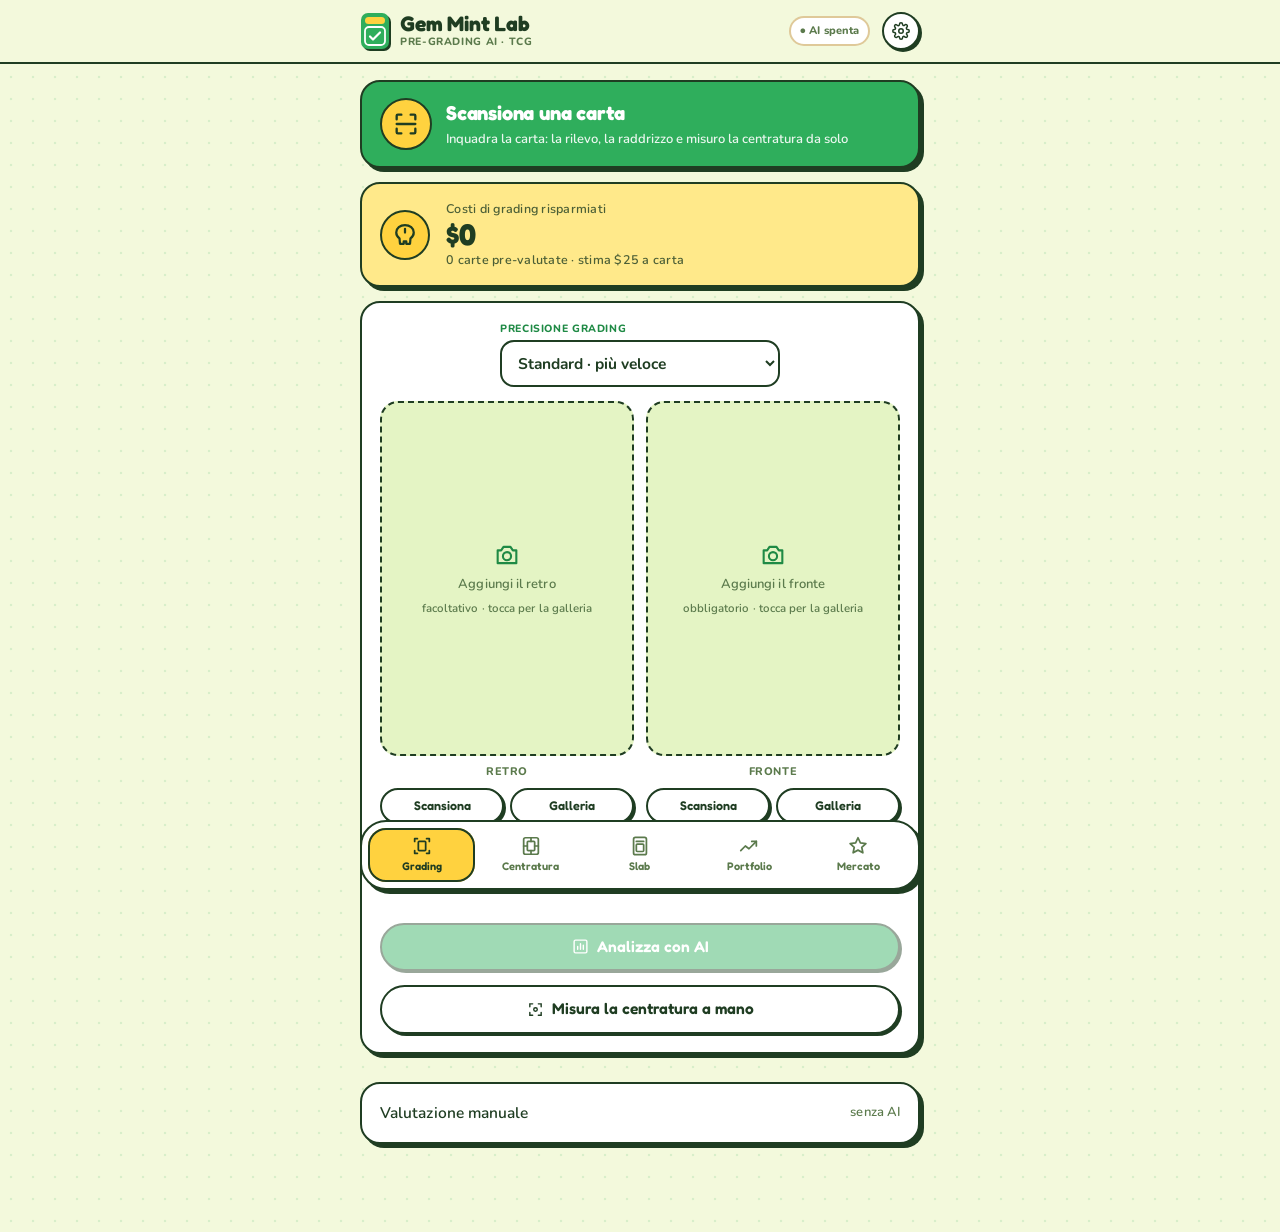
==== commit 9a421d07: "Stile cartoon verde/giallo; nuovi tentativi e cambio modello automatico quando Gemini è sovraccarico" ====
--- a/index.html
+++ b/index.html
@@ -5,8 +5,8 @@
 <meta name="viewport" content="width=device-width,initial-scale=1,viewport-fit=cover">
 <title>Gem Mint Lab</title>
 <meta name="description" content="Scanner e pre-grading AI di carte Pokémon e TCG dal telefono, con standard PSA, Beckett e CGC.">
-<meta name="theme-color" content="#e6f6f3" media="(prefers-color-scheme: light)">
-<meta name="theme-color" content="#052220" media="(prefers-color-scheme: dark)">
+<meta name="theme-color" content="#f3f9dc" media="(prefers-color-scheme: light)">
+<meta name="theme-color" content="#13261a" media="(prefers-color-scheme: dark)">
 <meta name="apple-mobile-web-app-capable" content="yes">
 <meta name="mobile-web-app-capable" content="yes">
 <meta name="apple-mobile-web-app-status-bar-style" content="default">
@@ -16,14 +16,14 @@
 <link rel="apple-touch-icon" href="icon-192.png">
 <link rel="preconnect" href="https://fonts.googleapis.com">
 <link rel="preconnect" href="https://fonts.gstatic.com" crossorigin>
-<link rel="stylesheet" href="https://fonts.googleapis.com/css2?family=Bricolage+Grotesque:opsz,wght@12..96,400..800&family=Figtree:wght@400;500;600;700&family=JetBrains+Mono:wght@400;500;600&display=swap">
+<link rel="stylesheet" href="https://fonts.googleapis.com/css2?family=Fredoka:wght@400;500;600;700&family=Nunito:wght@500;600;700;800;900&display=swap">
 <link rel="stylesheet" href="styles.css">
 </head>
 <body>
 <header class="top">
   <div class="wrap">
     <div class="brand">
-      <svg class="brand-mark" viewBox="0 0 30 38" aria-hidden="true"><rect x="1" y="1" width="28" height="36" rx="7" style="fill:var(--accent)"/><rect x="5" y="5" width="20" height="7" rx="3.5" style="fill:var(--on-accent);opacity:.9"/><rect x="5" y="15" width="20" height="18" rx="4" fill="none" style="stroke:var(--on-accent)" stroke-width="1.8"/><path d="M10 24.5l3 3 7-7" fill="none" style="stroke:var(--on-accent)" stroke-width="2.2" stroke-linecap="round" stroke-linejoin="round"/></svg>
+      <svg class="brand-mark" viewBox="0 0 30 38" aria-hidden="true"><rect x="1" y="1" width="28" height="36" rx="7" style="fill:var(--accent)"/><rect x="5" y="5" width="20" height="7" rx="3.5" style="fill:var(--sun)"/><rect x="5" y="15" width="20" height="18" rx="4" fill="none" style="stroke:var(--on-accent)" stroke-width="1.8"/><path d="M10 24.5l3 3 7-7" fill="none" style="stroke:var(--on-accent)" stroke-width="2.2" stroke-linecap="round" stroke-linejoin="round"/></svg>
       <div>
         <div class="brand-name">Gem Mint Lab</div>
         <div class="brand-sub">Pre-grading AI · TCG</div>
--- a/styles.css
+++ b/styles.css
@@ -1,42 +1,49 @@
 
-/* Layout: one phone-width column, sticky header, floating pill tab bar; each tab is a "view". Aqua lab: pale sea-glass ground, white trays, deep teal ink. */
+/* Layout: one phone-width column, sticky header, floating tab bar; each tab is a "view".
+   Cartoon minimal: rounded chunky type, thick ink outlines, flat offset shadows, leaf green + sunshine yellow. */
 :root{
-  --bg:#e6f6f3;
+  --bg:#f3f9dc;
   --panel:#ffffff;
-  --panel-2:#d3efe9;
-  --line:#b6ddd5;
-  --fg:#08363a;
-  --muted:#4c7a76;
-  --accent:#0aa89a;
-  --accent-2:#06786f;
+  --panel-2:#e4f4c4;
+  --line:#1f3d22;
+  --ink-line:#1f3d22;
+  --fg:#1f3d22;
+  --muted:#5b7a4c;
+  --accent:#2fae5c;
+  --accent-2:#1f8a45;
   --on-accent:#ffffff;
-  --good:#11994d;
-  --warn:#a8680d;
-  --bad:#cf3e3e;
-  --outer:#f2602e;
-  --inner:#0fb37e;
-  --teal:#0a8f86;
-  --stage:#0b2b2a;
-  --shadow:0 10px 30px rgba(8,70,64,.12);
-  --plastic-1:#f5fcfb;
-  --plastic-2:#c3dcd8;
-  --ink:#0a2a29;
-  --label-fg:#e6fffb;
-  --label-accent:#5fe3d3;
-  --label-line:#1c4a46;
-  --f-display:"Bricolage Grotesque", "Avenir Next", "Segoe UI", sans-serif;
-  --f-body:"Figtree", "Avenir Next", "Segoe UI", sans-serif;
-  --f-mono:"JetBrains Mono", ui-monospace, "SF Mono", Menlo, monospace;
-  --r:22px;
+  --sun:#ffd23f;
+  --sun-2:#ffe98a;
+  --on-sun:#1f3d22;
+  --good:#1f9a4a;
+  --warn:#b07800;
+  --bad:#e04848;
+  --outer:#ff8a3d;
+  --inner:#2fae5c;
+  --teal:#1f8a45;
+  --stage:#173a1d;
+  --shadow:4px 4px 0 var(--ink-line);
+  --shadow-sm:2px 2px 0 var(--ink-line);
+  --bw:2.5px;
+  --plastic-1:#fdfff4;
+  --plastic-2:#d7e8b4;
+  --ink:#1f3d22;
+  --label-fg:#fffbe6;
+  --label-accent:#ffd23f;
+  --label-line:#335c36;
+  --f-display:"Fredoka", "Baloo 2", "Arial Rounded MT Bold", "Trebuchet MS", sans-serif;
+  --f-body:"Nunito", "Arial Rounded MT Bold", "Trebuchet MS", sans-serif;
+  --f-mono:"Nunito", "Arial Rounded MT Bold", "Trebuchet MS", sans-serif;
+  --r:20px;
 }
 @media (prefers-color-scheme: dark){:root:not([data-theme="light"]){
-  --bg:#052220;--panel:#0a2f2c;--panel-2:#0f3d39;--line:#1c544e;--fg:#e1fbf6;--muted:#8cbcb5;
-  --accent:#2fe0cb;--accent-2:#86f0e2;--on-accent:#032420;--good:#3fd884;--warn:#f0c04f;--bad:#ff6d6d;
-  --teal:#5fe3d3;--shadow:0 10px 30px rgba(0,0,0,.35);color-scheme:dark}}
+  --bg:#13261a;--panel:#1c3624;--panel-2:#244a2f;--line:#0a160d;--ink-line:#0a160d;--fg:#f1fbd8;--muted:#a9c792;
+  --accent:#45cc74;--accent-2:#8fe6a8;--on-accent:#0d2413;--sun:#ffd23f;--sun-2:#5c5320;--on-sun:#1f3d22;
+  --good:#5fdc8a;--warn:#ffd23f;--bad:#ff7070;--teal:#8fe6a8;color-scheme:dark}}
 :root[data-theme="dark"]{
-  --bg:#052220;--panel:#0a2f2c;--panel-2:#0f3d39;--line:#1c544e;--fg:#e1fbf6;--muted:#8cbcb5;
-  --accent:#2fe0cb;--accent-2:#86f0e2;--on-accent:#032420;--good:#3fd884;--warn:#f0c04f;--bad:#ff6d6d;
-  --teal:#5fe3d3;--shadow:0 10px 30px rgba(0,0,0,.35);color-scheme:dark}
+  --bg:#13261a;--panel:#1c3624;--panel-2:#244a2f;--line:#0a160d;--ink-line:#0a160d;--fg:#f1fbd8;--muted:#a9c792;
+  --accent:#45cc74;--accent-2:#8fe6a8;--on-accent:#0d2413;--sun:#ffd23f;--sun-2:#5c5320;--on-sun:#1f3d22;
+  --good:#5fdc8a;--warn:#ffd23f;--bad:#ff7070;--teal:#8fe6a8;color-scheme:dark}
 *{box-sizing:border-box}
 html,body{background:var(--bg);color:var(--fg)}
 body{font-family:var(--f-body);font-size:15.5px;line-height:1.45;padding-left:max(16px, env(safe-area-inset-left,0px));padding-right:max(16px, env(safe-area-inset-right,0px));padding-block:0 calc(88px + env(safe-area-inset-bottom,0px));min-height:100%}
@@ -352,3 +359,117 @@
 .sc-actions .btn{flex:1 1 140px}
 .sc-error p{margin:0;max-width:60ch}
 @media (prefers-reduced-motion:reduce){.sc-shutter span{transition:none}}
+.modal-box .field-wrap{flex:0 0 auto}
+
+
+/* =================== CARTOON LAYER =================== */
+body{font-weight:600;letter-spacing:.005em;
+  background-image:radial-gradient(color-mix(in srgb,var(--accent) 14%,transparent) 1.4px,transparent 1.6px);background-size:22px 22px}
+h1,h2,h3,.brand-name,.view-title h1,.result-head h2,.hdr-row h2,.mk-head .nm,.sc-review-title,.scan-hero-txt b,.final .n,.pf-card .v,.savings .big{font-family:var(--f-display);font-weight:700;letter-spacing:-.01em}
+.mono,.eyebrow,.sync,.brand-sub,.slot-name,.field-wrap label,.sub .k,.sub .v,.house span,.house b,.house em,.final .l,.ratio .v,.price-pill,.score,.roi span,.roi b,.flip-box span,.flip-box b,.mini .gl,.mini .pr,.std-table th,.std-table td,.money .big,.delta,.count,.tag-ex{font-family:var(--f-body);font-variant-numeric:tabular-nums}
+.eyebrow,.brand-sub,.slot-name,.field-wrap label,.sub .k,.house span,.final .l,.std-table th,.roi span,.flip-box span{font-weight:800;letter-spacing:.06em}
+.sub .v,.house b,.ratio .v,.money .big,.flip-box b{font-family:var(--f-display);font-weight:700}
+.eyebrow,.field-wrap label{color:var(--accent-2)}
+
+/* outlines + flat shadows */
+.panel,.pf-card,.mk,.hold,.savings,.scan-hero,.final,.step,.modal-box,.tabbar .wrap,.slab,.note,.sub,.house,.ratio,.money,.mk-head,.roi div,.flip-box,.notice,.slot-face,.stage,.sc-card,.sc-chip,.filters .field-wrap{border:var(--bw) solid var(--ink-line)!important}
+.panel,.pf-card,.mk,.hold,.savings,.step,.modal-box,.tabbar .wrap,.final,.scan-hero{box-shadow:var(--shadow)!important}
+.sub,.house,.ratio,.note,.mk-head,.money,.filters .field-wrap,.notice{box-shadow:var(--shadow-sm)}
+.slab{box-shadow:5px 5px 0 var(--ink-line)!important;transform:rotate(-2deg)}
+
+/* buttons: chunky, press down on tap */
+.btn,.icon-btn,.act,.seg,.ranges button,.stepper,.sc-pill,.price-pill{border:var(--bw) solid var(--ink-line)!important;box-shadow:var(--shadow-sm)!important}
+.btn{font-family:var(--f-display);font-weight:600;font-size:15.5px;background:var(--panel);transition:transform .08s,box-shadow .08s}
+.btn:active,.icon-btn:active,.act:active,.scan-hero:active,.sc-pill:active{transform:translate(2px,2px);box-shadow:0 0 0 var(--ink-line)!important}
+.btn.primary{background:var(--accent);color:var(--on-accent)}
+.btn.tone-go{background:var(--sun);color:var(--on-sun)}
+.btn.ghost{background:var(--panel)}
+.icon-btn,.act{background:var(--panel)}
+.seg{background:var(--panel-2)}
+.seg button{font-family:var(--f-display);font-weight:600}
+.seg button[aria-pressed="true"]{background:var(--sun);color:var(--on-sun);box-shadow:inset 0 0 0 2px var(--ink-line)}
+.tabs-line{border-bottom:var(--bw) solid var(--ink-line)}
+.tabs-line button{font-family:var(--f-display);font-weight:600}
+.tabs-line button[aria-pressed="true"]::after{background:var(--sun);height:5px;border-radius:5px;box-shadow:0 0 0 1.5px var(--ink-line)}
+.ranges button{background:var(--panel)}
+.ranges button[aria-pressed="true"]{background:var(--sun);color:var(--on-sun)}
+select.field,input.field,textarea.field{border:var(--bw) solid var(--ink-line);background:var(--panel);font-weight:700}
+.filters .field-wrap{background:var(--panel)}
+
+/* header */
+.top{background:var(--bg);border-bottom:var(--bw) solid var(--ink-line)}
+.brand-name{color:var(--fg);font-size:21px}
+.brand-mark{filter:drop-shadow(2px 2px 0 var(--ink-line))}
+.sync{border:2px solid var(--ink-line);font-weight:800;background:var(--panel)}
+.sync.ok{color:var(--on-sun);background:var(--sun);border-color:var(--ink-line)}
+.sync.local{color:var(--muted)}
+
+/* hero + savings */
+.scan-hero{background:var(--accent);color:var(--on-accent)}
+.scan-hero::after{display:none}
+.scan-hero-ic{background:var(--sun);color:var(--on-sun);border:var(--bw) solid var(--ink-line)}
+.savings{background:var(--sun-2)}
+.savings > svg{background:var(--sun);color:var(--on-sun);border:2px solid var(--ink-line)}
+.savings .big{color:var(--fg)}
+.savings .lab{color:var(--fg);opacity:.8}
+
+/* grade result */
+.final{background:var(--sun);color:var(--on-sun)}
+.final::before{display:none}
+.final .n{font-size:80px;text-shadow:3px 3px 0 #fff}
+.sub{background:var(--panel)}
+.sub svg{color:var(--accent)}
+.house{background:var(--panel)}
+.house em{color:var(--accent-2);font-weight:800}
+.note{background:var(--panel)}
+.note h3{color:var(--accent-2);font-family:var(--f-display)}
+.slot-face{border-style:dashed!important;background:var(--panel-2)}
+.slot.has .slot-face{border-style:solid!important}
+.slot-face .ph svg{color:var(--accent-2)}
+
+/* lists, market, portfolio */
+.pf-card .t{color:var(--accent-2);font-weight:800}
+.pf-card .v{font-size:42px}
+.score{border:var(--bw) solid var(--ink-line);box-shadow:var(--shadow-sm);background:var(--panel)}
+.score.hi{background:var(--accent);color:var(--on-accent)}
+.score.mid{background:var(--sun);color:var(--on-sun)}
+.score.lo{background:var(--bad);color:#fff}
+.bar .tr{height:9px;border:2px solid var(--ink-line);background:var(--panel)}
+.flip-box{border-color:var(--ink-line)!important}
+.flip-box.profit{background:color-mix(in srgb,var(--accent) 16%,var(--panel))}
+.arrow{border:var(--bw) solid var(--ink-line);background:var(--sun);color:var(--on-sun)}
+.price-pill{background:var(--sun-2);color:var(--fg)}
+.tag-ex{border:2px dashed var(--warn)}
+.hold .art,.mk .art{box-shadow:2px 2px 0 var(--ink-line)}
+
+/* slab label */
+.slab-label{border:2px solid var(--ink-line)}
+.slab-window{border:2px solid var(--ink-line)}
+
+/* step + centering */
+.step .ic{border:2px solid var(--ink-line)}
+.bar-split{border:2px solid var(--ink-line);height:12px}
+.bar-split i{background:var(--accent)}
+.bar-split i + i{background:var(--sun)}
+
+/* tab bar */
+.tabbar .wrap{background:var(--panel);border-radius:26px;backdrop-filter:none}
+.tabbar button{font-family:var(--f-display);font-weight:600;font-size:11px;border-radius:18px}
+.tabbar button[aria-current="page"]{background:var(--sun);color:var(--on-sun);box-shadow:inset 0 0 0 2px var(--ink-line)}
+
+/* modal, toast */
+.modal{background:color-mix(in srgb,var(--ink-line) 55%,transparent);backdrop-filter:none}
+.toast{background:var(--sun);color:var(--on-sun);border:var(--bw) solid var(--ink-line);box-shadow:var(--shadow-sm);font-family:var(--f-display)}
+
+/* scanner overlay chrome */
+.sc-status[data-tone="ok"]{background:var(--sun);color:var(--on-sun)}
+.sc-pill[aria-pressed="true"]{background:var(--sun);color:#1f3d22}
+.sc-pill{font-family:var(--f-display)}
+.sc-shutter{border-color:var(--sun)}
+.sc-review-title{font-size:24px}
+.sc-chip{font-weight:800;box-shadow:var(--shadow-sm)}
+.sc-chip.ok{background:color-mix(in srgb,var(--accent) 16%,var(--panel));color:var(--fg)}
+.sc-chip.warn{background:var(--sun-2);color:var(--fg)}
+@media (prefers-reduced-motion:reduce){.btn,.icon-btn{transition:none}}
+.panel > .field-wrap{flex:0 0 auto}
+.toast{width:max-content;max-width:min(360px, calc(100vw - 32px));text-align:center;border-radius:20px}
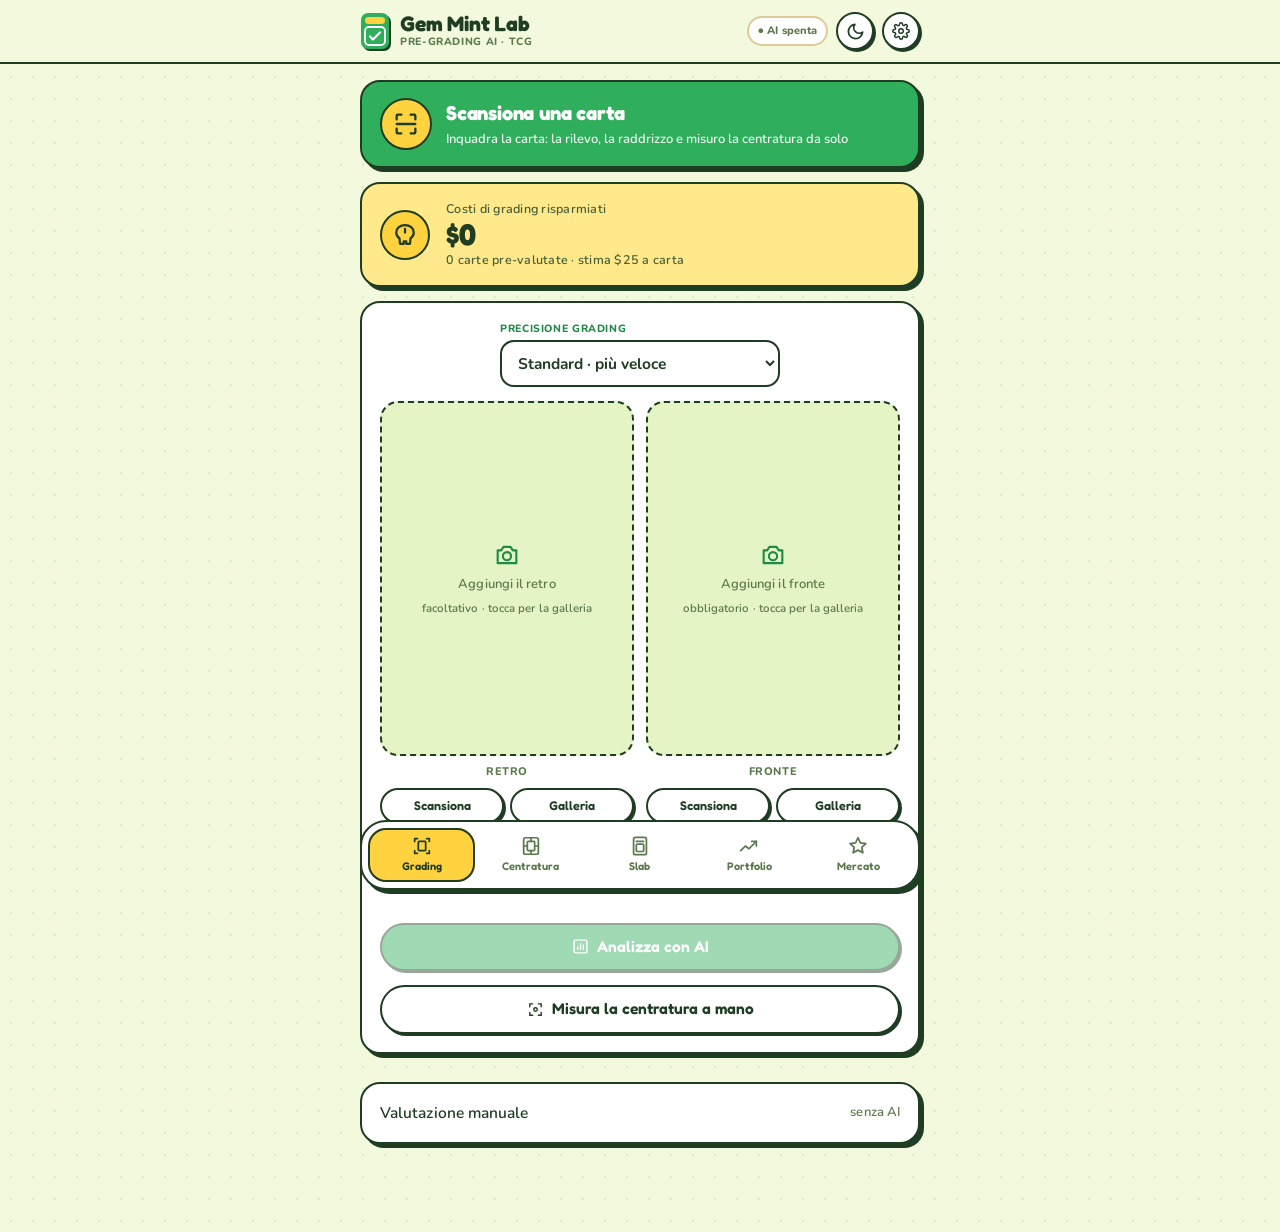
==== commit 1dc3081d: "Pulsante tema chiaro/scuro in alto a destra Co-Authored-By: Claude Opus 5.5 <noreply@anthropic.com> " ====
--- a/index.html
+++ b/index.html
@@ -11,6 +11,7 @@
 <meta name="mobile-web-app-capable" content="yes">
 <meta name="apple-mobile-web-app-status-bar-style" content="default">
 <meta name="apple-mobile-web-app-title" content="Gem Mint Lab">
+<script>try{var t=localStorage.getItem("gml-theme");if(t==="light"||t==="dark")document.documentElement.dataset.theme=t}catch(e){}</script>
 <link rel="manifest" href="manifest.webmanifest">
 <link rel="icon" href="icon.svg" type="image/svg+xml">
 <link rel="apple-touch-icon" href="icon-192.png">
@@ -30,6 +31,7 @@
       </div>
     </div>
     <span class="sync" id="sync">…</span>
+    <button class="icon-btn" id="btn-theme" aria-label="Passa al tema scuro"><svg class="ic-moon" viewBox="0 0 24 24" fill="none" stroke="currentColor" stroke-width="2.2" stroke-linecap="round" stroke-linejoin="round"><path d="M21 12.8A9 9 0 1 1 11.2 3a7 7 0 0 0 9.8 9.8z"/></svg><svg class="ic-sun" viewBox="0 0 24 24" fill="none" stroke="currentColor" stroke-width="2.2" stroke-linecap="round"><circle cx="12" cy="12" r="4"/><path d="M12 2v2M12 20v2M4.9 4.9l1.4 1.4M17.7 17.7l1.4 1.4M2 12h2M20 12h2M4.9 19.1l1.4-1.4M17.7 6.3l1.4-1.4"/></svg></button>
     <button class="icon-btn" id="btn-settings" aria-label="Impostazioni"><svg viewBox="0 0 24 24" fill="none" stroke="currentColor" stroke-width="2" stroke-linecap="round" stroke-linejoin="round"><circle cx="12" cy="12" r="3"/><path d="M19.4 15a1.7 1.7 0 0 0 .3 1.8l.1.1a2 2 0 1 1-2.8 2.8l-.1-.1a1.7 1.7 0 0 0-1.8-.3 1.7 1.7 0 0 0-1 1.5V21a2 2 0 1 1-4 0v-.1a1.7 1.7 0 0 0-1.1-1.5 1.7 1.7 0 0 0-1.8.3l-.1.1a2 2 0 1 1-2.8-2.8l.1-.1a1.7 1.7 0 0 0 .3-1.8 1.7 1.7 0 0 0-1.5-1H3a2 2 0 1 1 0-4h.1a1.7 1.7 0 0 0 1.5-1.1 1.7 1.7 0 0 0-.3-1.8l-.1-.1a2 2 0 1 1 2.8-2.8l.1.1a1.7 1.7 0 0 0 1.8.3H9a1.7 1.7 0 0 0 1-1.5V3a2 2 0 1 1 4 0v.1a1.7 1.7 0 0 0 1 1.5 1.7 1.7 0 0 0 1.8-.3l.1-.1a2 2 0 1 1 2.8 2.8l-.1.1a1.7 1.7 0 0 0-.3 1.8V9a1.7 1.7 0 0 0 1.5 1H21a2 2 0 1 1 0 4h-.1a1.7 1.7 0 0 0-1.5 1z"/></svg></button>
   </div>
 </header>
--- a/styles.css
+++ b/styles.css
@@ -473,3 +473,12 @@
 @media (prefers-reduced-motion:reduce){.btn,.icon-btn{transition:none}}
 .panel > .field-wrap{flex:0 0 auto}
 .toast{width:max-content;max-width:min(360px, calc(100vw - 32px));text-align:center;border-radius:20px}
+
+/* theme toggle: show the icon of the theme you will switch TO */
+#btn-theme .ic-sun{display:none}
+:root[data-theme="dark"] #btn-theme .ic-sun{display:block}
+:root[data-theme="dark"] #btn-theme .ic-moon{display:none}
+@media (prefers-color-scheme: dark){:root:not([data-theme="light"]) #btn-theme .ic-sun{display:block}:root:not([data-theme="light"]) #btn-theme .ic-moon{display:none}}
+#btn-theme svg{width:19px;height:19px}
+.top .wrap{gap:8px}
+@media (max-width:370px){.brand-sub{display:none}.sync{padding:4px 7px;font-size:10.5px}}
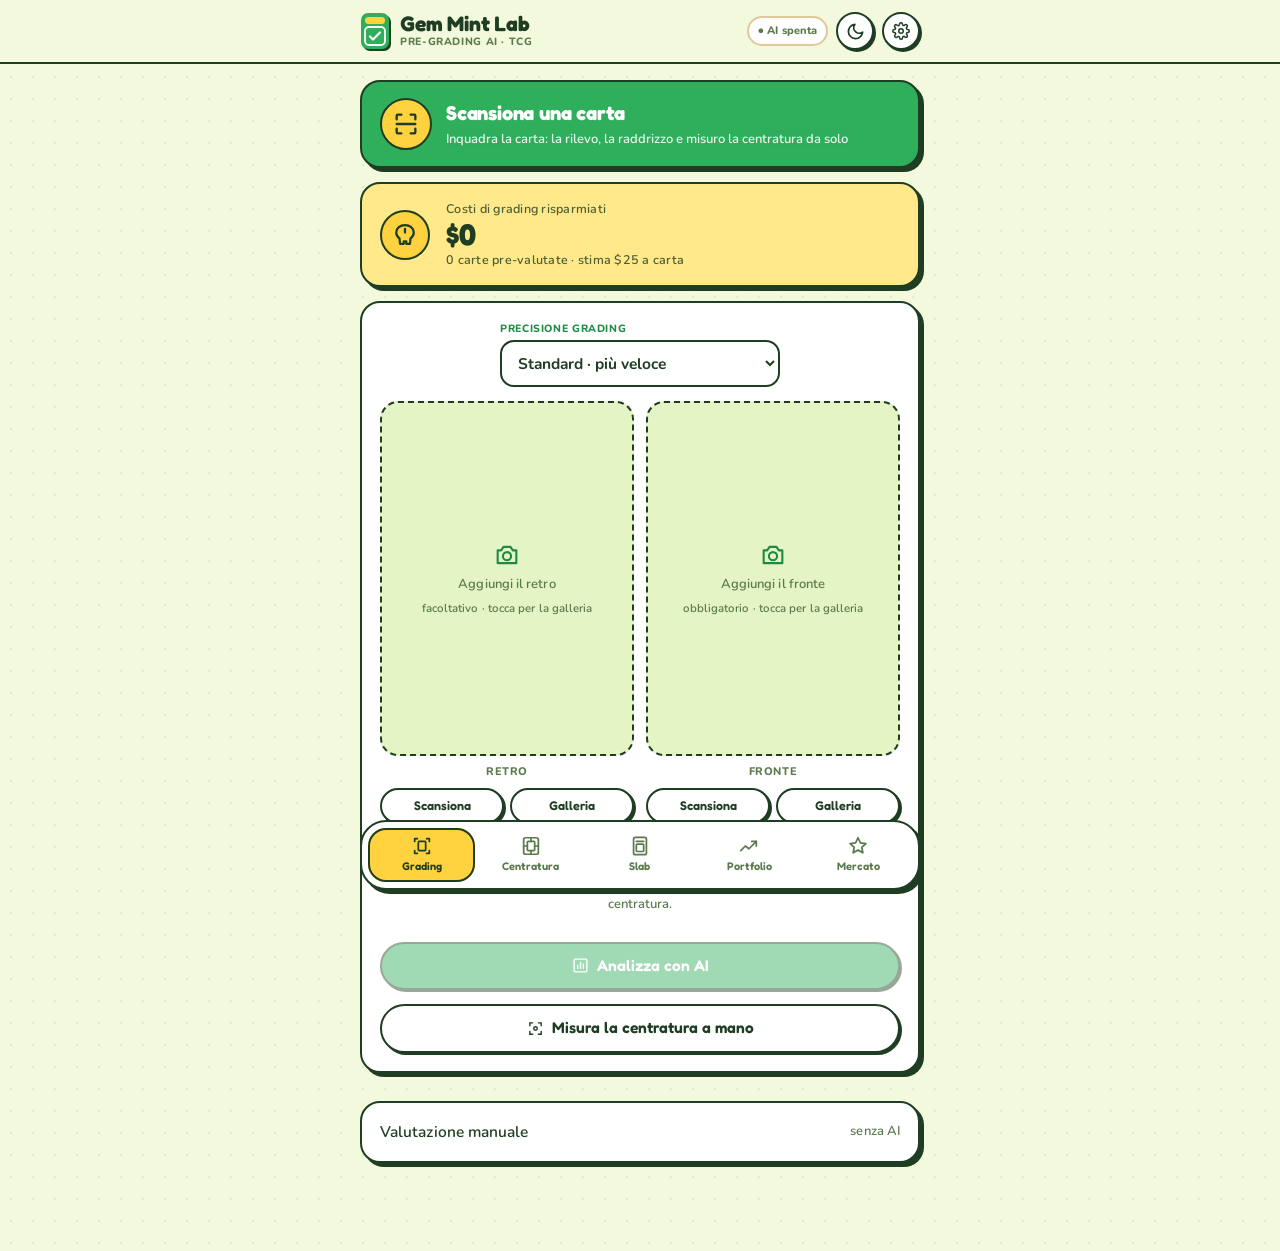
==== commit a639d4c2: "Scanner: rilevamento bordi a colori e centratura del retro con profilo medio Il retro blu su fondo s" ====
--- a/index.html
+++ b/index.html
@@ -77,7 +77,7 @@
         <div class="slot-btns"><button class="btn sm" data-scan="front">Scansiona</button><label class="btn sm ghost" for="in-front">Galleria</label></div>
       </div>
     </div>
-    <p class="small muted" style="margin:0;text-align:center">Anche le foto dalla galleria vengono ritagliate e raddrizzate in automatico. Meglio su fondo scuro e uniforme, senza riflessi e senza bustina. Il retro è facoltativo ma migliora bordi, angoli e centratura.</p>
+    <p class="small muted" style="margin:0;text-align:center">Anche le foto dalla galleria vengono ritagliate e raddrizzate in automatico. Meglio su un fondo uniforme che si distingua dalla carta (per il retro blu va bene un tavolo chiaro o di legno), senza riflessi e senza bustina. Il retro è facoltativo ma migliora bordi, angoli e centratura.</p>
     <div id="ai-state"></div>
     <button class="btn primary block" id="btn-analyze" disabled>
       <svg viewBox="0 0 24 24" fill="none" stroke="currentColor" stroke-width="2" stroke-linecap="round"><rect x="3" y="3" width="18" height="18" rx="2"/><path d="M8 16v-4M12 16V8M16 16v-6"/></svg>
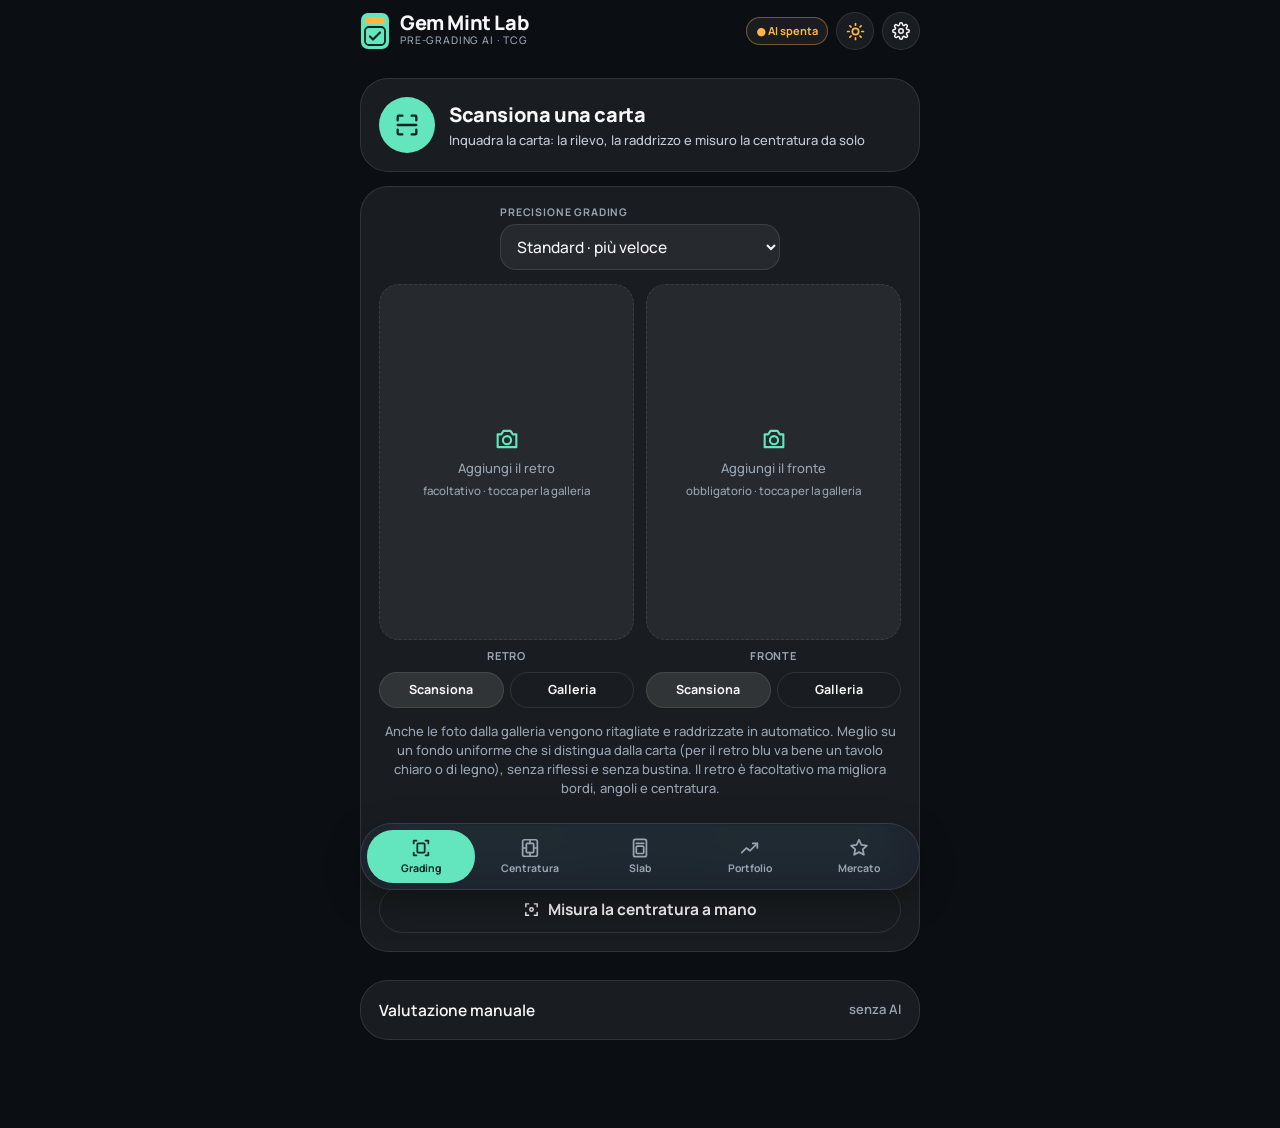
==== commit e9ce3c70: "Stile Notte Vetro (Manrope, menta e ambra, anelli) e rimosso il riquadro dei costi risparmiati Co-Au" ====
--- a/index.html
+++ b/index.html
@@ -5,19 +5,19 @@
 <meta name="viewport" content="width=device-width,initial-scale=1,viewport-fit=cover">
 <title>Gem Mint Lab</title>
 <meta name="description" content="Scanner e pre-grading AI di carte Pokémon e TCG dal telefono, con standard PSA, Beckett e CGC.">
-<meta name="theme-color" content="#f3f9dc" media="(prefers-color-scheme: light)">
-<meta name="theme-color" content="#13261a" media="(prefers-color-scheme: dark)">
+<meta name="theme-color" content="#F2F4F7" media="(prefers-color-scheme: light)">
+<meta name="theme-color" content="#0B0F14" media="(prefers-color-scheme: dark)">
 <meta name="apple-mobile-web-app-capable" content="yes">
 <meta name="mobile-web-app-capable" content="yes">
 <meta name="apple-mobile-web-app-status-bar-style" content="default">
 <meta name="apple-mobile-web-app-title" content="Gem Mint Lab">
-<script>try{var t=localStorage.getItem("gml-theme");if(t==="light"||t==="dark")document.documentElement.dataset.theme=t}catch(e){}</script>
+<script>var t="dark";try{var v=localStorage.getItem("gml-theme");if(v==="light"||v==="dark")t=v}catch(e){}document.documentElement.dataset.theme=t;</script>
 <link rel="manifest" href="manifest.webmanifest">
 <link rel="icon" href="icon.svg" type="image/svg+xml">
 <link rel="apple-touch-icon" href="icon-192.png">
 <link rel="preconnect" href="https://fonts.googleapis.com">
 <link rel="preconnect" href="https://fonts.gstatic.com" crossorigin>
-<link rel="stylesheet" href="https://fonts.googleapis.com/css2?family=Fredoka:wght@400;500;600;700&family=Nunito:wght@500;600;700;800;900&display=swap">
+<link rel="stylesheet" href="https://fonts.googleapis.com/css2?family=Manrope:wght@400;500;600;700;800&display=swap">
 <link rel="stylesheet" href="styles.css">
 </head>
 <body>
@@ -44,15 +44,6 @@
     <span class="scan-hero-ic"><svg viewBox="0 0 24 24" fill="none" stroke="currentColor" stroke-width="2" stroke-linecap="round" stroke-linejoin="round"><path d="M4 8V5a1 1 0 0 1 1-1h3M16 4h3a1 1 0 0 1 1 1v3M20 16v3a1 1 0 0 1-1 1h-3M8 20H5a1 1 0 0 1-1-1v-3"/><path d="M4 12h16"/></svg></span>
     <span class="scan-hero-txt"><b>Scansiona una carta</b><span>Inquadra la carta: la rilevo, la raddrizzo e misuro la centratura da solo</span></span>
   </button>
-  <div class="savings">
-    <svg width="34" height="34" viewBox="0 0 24 24" fill="none" stroke="currentColor" stroke-width="1.8" stroke-linecap="round" stroke-linejoin="round" aria-hidden="true"><path d="M19 10c0-3.3-3.1-6-7-6s-7 2.7-7 6c0 1.9 1 3.6 2.6 4.7L8 19h3v-2h2v2h3l.4-4.3C18 13.6 19 11.9 19 10z"/><path d="M12 7v3"/></svg>
-    <div>
-      <div class="lab">Costi di grading risparmiati</div>
-      <div class="big" id="saved-amt">$0</div>
-      <div class="lab" id="saved-sub">0 carte pre-valutate · stima $25 a carta</div>
-    </div>
-  </div>
-
   <div class="panel" style="display:flex;flex-direction:column;gap:14px">
     <div class="field-wrap" style="max-width:280px;align-self:center;width:100%">
       <label for="accuracy">Precisione grading</label>
--- a/styles.css
+++ b/styles.css
@@ -1,49 +1,55 @@
 
-/* Layout: one phone-width column, sticky header, floating tab bar; each tab is a "view".
-   Cartoon minimal: rounded chunky type, thick ink outlines, flat offset shadows, leaf green + sunshine yellow. */
+/* Layout: one phone-width column, quiet header, floating pill tab bar; each tab is a "view".
+   Notte Vetro: near-black ground, frosted glass cards, Manrope, mint + amber, Apple Watch rings. */
 :root{
-  --bg:#f3f9dc;
-  --panel:#ffffff;
-  --panel-2:#e4f4c4;
-  --line:#1f3d22;
-  --ink-line:#1f3d22;
-  --fg:#1f3d22;
-  --muted:#5b7a4c;
-  --accent:#2fae5c;
-  --accent-2:#1f8a45;
-  --on-accent:#ffffff;
-  --sun:#ffd23f;
-  --sun-2:#ffe98a;
-  --on-sun:#1f3d22;
-  --good:#1f9a4a;
-  --warn:#b07800;
-  --bad:#e04848;
-  --outer:#ff8a3d;
-  --inner:#2fae5c;
-  --teal:#1f8a45;
-  --stage:#173a1d;
-  --shadow:4px 4px 0 var(--ink-line);
-  --shadow-sm:2px 2px 0 var(--ink-line);
-  --bw:2.5px;
-  --plastic-1:#fdfff4;
-  --plastic-2:#d7e8b4;
-  --ink:#1f3d22;
-  --label-fg:#fffbe6;
-  --label-accent:#ffd23f;
-  --label-line:#335c36;
-  --f-display:"Fredoka", "Baloo 2", "Arial Rounded MT Bold", "Trebuchet MS", sans-serif;
-  --f-body:"Nunito", "Arial Rounded MT Bold", "Trebuchet MS", sans-serif;
-  --f-mono:"Nunito", "Arial Rounded MT Bold", "Trebuchet MS", sans-serif;
-  --r:20px;
+  --bg:#0B0F14;
+  --panel:#141A22;
+  --panel-2:#1C2430;
+  --glass:rgba(255,255,255,.06);
+  --glass-2:rgba(255,255,255,.10);
+  --line:rgba(255,255,255,.10);
+  --ink-line:rgba(255,255,255,.10);
+  --track:rgba(255,255,255,.10);
+  --fg:#F5F7FA;
+  --soft:#C4CBD5;
+  --muted:#9AA4B2;
+  --accent:#63E6BE;
+  --accent-2:#8FF0D2;
+  --on-accent:#05261C;
+  --sun:#FFB547;
+  --sun-2:rgba(255,181,71,.14);
+  --on-sun:#2A1A00;
+  --good:#63E6BE;
+  --warn:#FFB547;
+  --bad:#FF6B6B;
+  --outer:#FFB547;
+  --inner:#63E6BE;
+  --teal:#63E6BE;
+  --stage:#05080C;
+  --tabbar:rgba(30,36,46,.92);
+  --shadow:0 18px 40px rgba(0,0,0,.35);
+  --shadow-sm:none;
+  --bw:1px;
+  --plastic-1:#EEF2F6;
+  --plastic-2:#B9C2CE;
+  --ink:#0F151D;
+  --label-fg:#F5F7FA;
+  --label-accent:#63E6BE;
+  --label-line:#2A3442;
+  --f-display:"Manrope", -apple-system, "SF Pro Display", system-ui, sans-serif;
+  --f-body:"Manrope", -apple-system, "SF Pro Text", system-ui, sans-serif;
+  --f-mono:"Manrope", -apple-system, system-ui, sans-serif;
+  --r:24px;
+  color-scheme:dark;
 }
-@media (prefers-color-scheme: dark){:root:not([data-theme="light"]){
-  --bg:#13261a;--panel:#1c3624;--panel-2:#244a2f;--line:#0a160d;--ink-line:#0a160d;--fg:#f1fbd8;--muted:#a9c792;
-  --accent:#45cc74;--accent-2:#8fe6a8;--on-accent:#0d2413;--sun:#ffd23f;--sun-2:#5c5320;--on-sun:#1f3d22;
-  --good:#5fdc8a;--warn:#ffd23f;--bad:#ff7070;--teal:#8fe6a8;color-scheme:dark}}
-:root[data-theme="dark"]{
-  --bg:#13261a;--panel:#1c3624;--panel-2:#244a2f;--line:#0a160d;--ink-line:#0a160d;--fg:#f1fbd8;--muted:#a9c792;
-  --accent:#45cc74;--accent-2:#8fe6a8;--on-accent:#0d2413;--sun:#ffd23f;--sun-2:#5c5320;--on-sun:#1f3d22;
-  --good:#5fdc8a;--warn:#ffd23f;--bad:#ff7070;--teal:#8fe6a8;color-scheme:dark}
+:root[data-theme="light"]{
+  --bg:#F2F4F7;--panel:#FFFFFF;--panel-2:#E9EDF2;--glass:#FFFFFF;--glass-2:#F2F4F7;
+  --line:rgba(15,23,42,.10);--ink-line:rgba(15,23,42,.10);--track:rgba(15,23,42,.08);
+  --fg:#0F1720;--soft:#334155;--muted:#5B6676;--accent:#0E9F7A;--accent-2:#0B7F62;--on-accent:#FFFFFF;
+  --sun:#FFB547;--sun-2:rgba(255,181,71,.18);--on-sun:#2A1A00;--good:#0E9F7A;--warn:#B26B00;--bad:#D64545;
+  --tabbar:rgba(255,255,255,.92);--shadow:0 14px 34px rgba(15,23,42,.10);--teal:#0B7F62;--label-accent:#63E6BE;
+  color-scheme:light;
+}
 *{box-sizing:border-box}
 html,body{background:var(--bg);color:var(--fg)}
 body{font-family:var(--f-body);font-size:15.5px;line-height:1.45;padding-left:max(16px, env(safe-area-inset-left,0px));padding-right:max(16px, env(safe-area-inset-right,0px));padding-block:0 calc(88px + env(safe-area-inset-bottom,0px));min-height:100%}
@@ -362,115 +368,6 @@
 .modal-box .field-wrap{flex:0 0 auto}
 
 
-/* =================== CARTOON LAYER =================== */
-body{font-weight:600;letter-spacing:.005em;
-  background-image:radial-gradient(color-mix(in srgb,var(--accent) 14%,transparent) 1.4px,transparent 1.6px);background-size:22px 22px}
-h1,h2,h3,.brand-name,.view-title h1,.result-head h2,.hdr-row h2,.mk-head .nm,.sc-review-title,.scan-hero-txt b,.final .n,.pf-card .v,.savings .big{font-family:var(--f-display);font-weight:700;letter-spacing:-.01em}
-.mono,.eyebrow,.sync,.brand-sub,.slot-name,.field-wrap label,.sub .k,.sub .v,.house span,.house b,.house em,.final .l,.ratio .v,.price-pill,.score,.roi span,.roi b,.flip-box span,.flip-box b,.mini .gl,.mini .pr,.std-table th,.std-table td,.money .big,.delta,.count,.tag-ex{font-family:var(--f-body);font-variant-numeric:tabular-nums}
-.eyebrow,.brand-sub,.slot-name,.field-wrap label,.sub .k,.house span,.final .l,.std-table th,.roi span,.flip-box span{font-weight:800;letter-spacing:.06em}
-.sub .v,.house b,.ratio .v,.money .big,.flip-box b{font-family:var(--f-display);font-weight:700}
-.eyebrow,.field-wrap label{color:var(--accent-2)}
-
-/* outlines + flat shadows */
-.panel,.pf-card,.mk,.hold,.savings,.scan-hero,.final,.step,.modal-box,.tabbar .wrap,.slab,.note,.sub,.house,.ratio,.money,.mk-head,.roi div,.flip-box,.notice,.slot-face,.stage,.sc-card,.sc-chip,.filters .field-wrap{border:var(--bw) solid var(--ink-line)!important}
-.panel,.pf-card,.mk,.hold,.savings,.step,.modal-box,.tabbar .wrap,.final,.scan-hero{box-shadow:var(--shadow)!important}
-.sub,.house,.ratio,.note,.mk-head,.money,.filters .field-wrap,.notice{box-shadow:var(--shadow-sm)}
-.slab{box-shadow:5px 5px 0 var(--ink-line)!important;transform:rotate(-2deg)}
-
-/* buttons: chunky, press down on tap */
-.btn,.icon-btn,.act,.seg,.ranges button,.stepper,.sc-pill,.price-pill{border:var(--bw) solid var(--ink-line)!important;box-shadow:var(--shadow-sm)!important}
-.btn{font-family:var(--f-display);font-weight:600;font-size:15.5px;background:var(--panel);transition:transform .08s,box-shadow .08s}
-.btn:active,.icon-btn:active,.act:active,.scan-hero:active,.sc-pill:active{transform:translate(2px,2px);box-shadow:0 0 0 var(--ink-line)!important}
-.btn.primary{background:var(--accent);color:var(--on-accent)}
-.btn.tone-go{background:var(--sun);color:var(--on-sun)}
-.btn.ghost{background:var(--panel)}
-.icon-btn,.act{background:var(--panel)}
-.seg{background:var(--panel-2)}
-.seg button{font-family:var(--f-display);font-weight:600}
-.seg button[aria-pressed="true"]{background:var(--sun);color:var(--on-sun);box-shadow:inset 0 0 0 2px var(--ink-line)}
-.tabs-line{border-bottom:var(--bw) solid var(--ink-line)}
-.tabs-line button{font-family:var(--f-display);font-weight:600}
-.tabs-line button[aria-pressed="true"]::after{background:var(--sun);height:5px;border-radius:5px;box-shadow:0 0 0 1.5px var(--ink-line)}
-.ranges button{background:var(--panel)}
-.ranges button[aria-pressed="true"]{background:var(--sun);color:var(--on-sun)}
-select.field,input.field,textarea.field{border:var(--bw) solid var(--ink-line);background:var(--panel);font-weight:700}
-.filters .field-wrap{background:var(--panel)}
-
-/* header */
-.top{background:var(--bg);border-bottom:var(--bw) solid var(--ink-line)}
-.brand-name{color:var(--fg);font-size:21px}
-.brand-mark{filter:drop-shadow(2px 2px 0 var(--ink-line))}
-.sync{border:2px solid var(--ink-line);font-weight:800;background:var(--panel)}
-.sync.ok{color:var(--on-sun);background:var(--sun);border-color:var(--ink-line)}
-.sync.local{color:var(--muted)}
-
-/* hero + savings */
-.scan-hero{background:var(--accent);color:var(--on-accent)}
-.scan-hero::after{display:none}
-.scan-hero-ic{background:var(--sun);color:var(--on-sun);border:var(--bw) solid var(--ink-line)}
-.savings{background:var(--sun-2)}
-.savings > svg{background:var(--sun);color:var(--on-sun);border:2px solid var(--ink-line)}
-.savings .big{color:var(--fg)}
-.savings .lab{color:var(--fg);opacity:.8}
-
-/* grade result */
-.final{background:var(--sun);color:var(--on-sun)}
-.final::before{display:none}
-.final .n{font-size:80px;text-shadow:3px 3px 0 #fff}
-.sub{background:var(--panel)}
-.sub svg{color:var(--accent)}
-.house{background:var(--panel)}
-.house em{color:var(--accent-2);font-weight:800}
-.note{background:var(--panel)}
-.note h3{color:var(--accent-2);font-family:var(--f-display)}
-.slot-face{border-style:dashed!important;background:var(--panel-2)}
-.slot.has .slot-face{border-style:solid!important}
-.slot-face .ph svg{color:var(--accent-2)}
-
-/* lists, market, portfolio */
-.pf-card .t{color:var(--accent-2);font-weight:800}
-.pf-card .v{font-size:42px}
-.score{border:var(--bw) solid var(--ink-line);box-shadow:var(--shadow-sm);background:var(--panel)}
-.score.hi{background:var(--accent);color:var(--on-accent)}
-.score.mid{background:var(--sun);color:var(--on-sun)}
-.score.lo{background:var(--bad);color:#fff}
-.bar .tr{height:9px;border:2px solid var(--ink-line);background:var(--panel)}
-.flip-box{border-color:var(--ink-line)!important}
-.flip-box.profit{background:color-mix(in srgb,var(--accent) 16%,var(--panel))}
-.arrow{border:var(--bw) solid var(--ink-line);background:var(--sun);color:var(--on-sun)}
-.price-pill{background:var(--sun-2);color:var(--fg)}
-.tag-ex{border:2px dashed var(--warn)}
-.hold .art,.mk .art{box-shadow:2px 2px 0 var(--ink-line)}
-
-/* slab label */
-.slab-label{border:2px solid var(--ink-line)}
-.slab-window{border:2px solid var(--ink-line)}
-
-/* step + centering */
-.step .ic{border:2px solid var(--ink-line)}
-.bar-split{border:2px solid var(--ink-line);height:12px}
-.bar-split i{background:var(--accent)}
-.bar-split i + i{background:var(--sun)}
-
-/* tab bar */
-.tabbar .wrap{background:var(--panel);border-radius:26px;backdrop-filter:none}
-.tabbar button{font-family:var(--f-display);font-weight:600;font-size:11px;border-radius:18px}
-.tabbar button[aria-current="page"]{background:var(--sun);color:var(--on-sun);box-shadow:inset 0 0 0 2px var(--ink-line)}
-
-/* modal, toast */
-.modal{background:color-mix(in srgb,var(--ink-line) 55%,transparent);backdrop-filter:none}
-.toast{background:var(--sun);color:var(--on-sun);border:var(--bw) solid var(--ink-line);box-shadow:var(--shadow-sm);font-family:var(--f-display)}
-
-/* scanner overlay chrome */
-.sc-status[data-tone="ok"]{background:var(--sun);color:var(--on-sun)}
-.sc-pill[aria-pressed="true"]{background:var(--sun);color:#1f3d22}
-.sc-pill{font-family:var(--f-display)}
-.sc-shutter{border-color:var(--sun)}
-.sc-review-title{font-size:24px}
-.sc-chip{font-weight:800;box-shadow:var(--shadow-sm)}
-.sc-chip.ok{background:color-mix(in srgb,var(--accent) 16%,var(--panel));color:var(--fg)}
-.sc-chip.warn{background:var(--sun-2);color:var(--fg)}
-@media (prefers-reduced-motion:reduce){.btn,.icon-btn{transition:none}}
 .panel > .field-wrap{flex:0 0 auto}
 .toast{width:max-content;max-width:min(360px, calc(100vw - 32px));text-align:center;border-radius:20px}
 
@@ -478,7 +375,118 @@
 #btn-theme .ic-sun{display:none}
 :root[data-theme="dark"] #btn-theme .ic-sun{display:block}
 :root[data-theme="dark"] #btn-theme .ic-moon{display:none}
-@media (prefers-color-scheme: dark){:root:not([data-theme="light"]) #btn-theme .ic-sun{display:block}:root:not([data-theme="light"]) #btn-theme .ic-moon{display:none}}
+
 #btn-theme svg{width:19px;height:19px}
 .top .wrap{gap:8px}
 @media (max-width:370px){.brand-sub{display:none}.sync{padding:4px 7px;font-size:10.5px}}
+
+
+/* =================== NOTTE VETRO LAYER =================== */
+body{font-weight:500}
+h1,h2,h3,.brand-name,.view-title h1,.result-head h2,.hdr-row h2,.mk-head .nm,.sc-review-title,.scan-hero-txt b,.pf-card .v{font-family:var(--f-display);font-weight:800;letter-spacing:-.02em}
+.mono,.eyebrow,.sync,.brand-sub,.slot-name,.field-wrap label,.sub .k,.sub .v,.house span,.house b,.house em,.ratio .v,.price-pill,.score,.roi span,.roi b,.flip-box span,.flip-box b,.mini .gl,.mini .pr,.std-table th,.std-table td,.money .big,.delta,.count,.tag-ex{font-family:var(--f-body);font-variant-numeric:tabular-nums}
+.eyebrow,.field-wrap label,.slot-name,.house span,.std-table th,.roi span,.flip-box span{color:var(--muted);font-weight:700;letter-spacing:.08em}
+.brand-sub{color:var(--muted)}
+
+/* glass surfaces */
+.panel,.pf-card,.mk,.hold,.step,.sub,.house,.ratio,.note,.money,.mk-head,.roi div,.flip-box,.notice,.filters .field-wrap{background:var(--glass);border:1px solid var(--line);box-shadow:none}
+.panel,.pf-card,.mk{border-radius:28px}
+.sub,.house,.ratio,.note,.money,.hold,.step{border-radius:22px}
+.modal-box{background:var(--panel);border:1px solid var(--line);border-radius:28px;box-shadow:var(--shadow)}
+.modal{background:rgba(3,5,8,.6);backdrop-filter:blur(8px)}
+:root[data-theme="light"] .panel,:root[data-theme="light"] .pf-card,:root[data-theme="light"] .mk,:root[data-theme="light"] .hold{box-shadow:var(--shadow)}
+
+/* header */
+.top{background:var(--bg);border-bottom:0}
+.brand-name{color:var(--fg);font-size:20px}
+.sync{background:var(--glass);border:1px solid var(--line);font-weight:700;color:var(--muted)}
+.sync.ok{color:var(--accent);background:color-mix(in srgb,var(--accent) 12%,transparent);border-color:transparent}
+.sync.ok::first-letter{color:var(--accent)}
+.icon-btn{background:var(--glass);border:1px solid var(--line);box-shadow:none;border-radius:99px}
+#btn-theme{color:var(--sun)}
+
+/* buttons */
+.btn{background:var(--glass-2);border:1px solid var(--line);border-radius:99px;font-weight:700;box-shadow:none}
+.btn.primary{background:var(--accent);border-color:var(--accent);color:var(--on-accent);box-shadow:none;font-weight:800}
+.btn.tone-go{background:var(--accent);border-color:var(--accent);color:var(--on-accent)}
+.btn.ghost{background:transparent}
+.btn:active,.scan-hero:active,.icon-btn:active{transform:scale(.97)}
+.act{background:var(--glass);border:1px solid var(--line);border-radius:99px}
+.seg{background:var(--glass);border:1px solid var(--line);border-radius:99px}
+.seg button{font-weight:700;color:var(--muted)}
+.seg button[aria-pressed="true"]{background:var(--glass-2);color:var(--fg);box-shadow:inset 0 0 0 1px var(--line)}
+.tabs-line{border-bottom:1px solid var(--line)}
+.tabs-line button[aria-pressed="true"]::after{background:var(--accent)}
+.ranges button{background:var(--glass);color:var(--muted)}
+.ranges button[aria-pressed="true"]{background:var(--accent);color:var(--on-accent)}
+select.field,input.field,textarea.field{background:var(--glass);border:1px solid var(--line);border-radius:16px;color:var(--fg)}
+.filters .field-wrap{border-radius:18px}
+.filters select.field{background:transparent;border:0}
+
+/* scan hero */
+.scan-hero{background:var(--glass);color:var(--fg);border:1px solid var(--line);border-radius:28px;box-shadow:none;padding:18px}
+.scan-hero::after{display:none}
+.scan-hero-ic{background:var(--accent);color:var(--on-accent);width:56px;height:56px}
+.scan-hero-txt span{color:var(--soft);opacity:1}
+.slot-face{background:var(--glass);border:1.5px dashed var(--glass-2);border-radius:20px}
+.slot.has .slot-face{border:1px solid var(--line)}
+.slot-face .ph{color:var(--muted)}
+.slot-face .ph svg{color:var(--accent)}
+
+/* result */
+.final{display:flex;align-items:center;gap:18px;text-align:left;background:var(--glass);color:var(--fg);border:1px solid var(--line);border-radius:28px;padding:18px}
+.final::before{display:none}
+.final-ring{position:relative;width:124px;height:124px;flex:none;display:grid;place-items:center}
+.final-ring .ring{position:absolute;inset:0}
+.final-num{position:relative;text-align:center}
+.final .n{font-family:var(--f-display);font-weight:800;font-size:40px;letter-spacing:-.03em;line-height:1}
+.final .l{font-size:11px;font-weight:700;letter-spacing:.1em;color:var(--muted);opacity:1}
+.final-info{display:flex;flex-direction:column;gap:8px;min-width:0}
+.final-info .eyebrow{color:var(--muted)}
+.final-label{font-family:var(--f-display);font-size:23px;font-weight:800;letter-spacing:-.01em}
+.conf-pill{display:inline-flex;align-self:flex-start;align-items:center;gap:6px;font-size:12px;font-weight:700;color:var(--accent);background:color-mix(in srgb,var(--accent) 12%,transparent);padding:5px 10px;border-radius:99px}
+.conf-pill i{width:6px;height:6px;border-radius:3px;background:var(--accent);display:block}
+.sub{gap:12px;padding:14px}
+.sub .ring{flex:none}
+.sub .k{font-family:var(--f-body);font-size:12px;font-weight:600;letter-spacing:0;text-transform:none;color:var(--muted)}
+.sub .v{font-family:var(--f-display);font-size:22px;font-weight:800}
+.houses{gap:0;border:1px solid var(--line);border-radius:22px;background:var(--glass);overflow:hidden}
+.house{border:0;border-radius:0;background:transparent;padding:14px 8px}
+.house + .house{border-left:1px solid var(--line)}
+.house b{font-family:var(--f-display);font-weight:800;font-size:24px}
+.house em{color:var(--accent);font-weight:700}
+.note h3{color:var(--accent)}
+
+/* slab */
+.slab{box-shadow:0 22px 40px rgba(0,0,0,.45);transform:perspective(900px) rotateY(-6deg) rotateX(2deg)}
+.save-btn{color:var(--sun);border-color:color-mix(in srgb,var(--sun) 40%,transparent)}
+
+/* lists, market, portfolio */
+.pf-card .t{color:var(--muted);font-weight:700}
+.pf-card .v{font-size:40px}
+.score{border:1.5px solid currentColor;background:transparent}
+.score.hi{color:var(--accent)} .score.mid{color:var(--sun)} .score.lo{color:var(--bad)}
+.bar .tr{height:6px;background:var(--track);border:0}
+.price-pill{background:var(--glass-2);border:1px solid var(--line);color:var(--fg)}
+.arrow{border:1.5px solid var(--accent);color:var(--accent);background:transparent}
+.flip-box.profit{border-color:color-mix(in srgb,var(--accent) 50%,transparent)}
+.bar-split{height:8px;border:0;background:var(--track)}
+.bar-split i{background:var(--accent)} .bar-split i + i{background:var(--sun)}
+.step .ic{border:0}
+
+/* floating pill tab bar */
+.tabbar .wrap{background:var(--tabbar);border:1px solid var(--line);border-radius:32px;backdrop-filter:blur(16px);box-shadow:0 12px 34px rgba(0,0,0,.35);padding:6px}
+.tabbar button{border-radius:26px;color:var(--muted);font-weight:700;font-size:10.5px}
+.tabbar button[aria-current="page"]{background:var(--accent);color:var(--on-accent);box-shadow:none}
+.tabbar button[aria-current="page"] svg{color:var(--on-accent)}
+
+/* toast */
+.toast{background:var(--panel-2);color:var(--fg);border:1px solid var(--line);box-shadow:var(--shadow);border-radius:99px;font-weight:700}
+
+/* scanner chrome */
+.sc-status[data-tone="ok"]{background:rgba(99,230,190,.9);color:#05261C}
+.sc-pill[aria-pressed="true"]{background:#63E6BE;color:#05261C}
+.sc-shutter{border-color:#fff}
+.sc-chip{background:var(--glass);border:1px solid var(--line)}
+.sc-chip.ok{color:var(--accent)} .sc-chip.warn{color:var(--sun)}
+.sub svg.ring{width:46px;height:46px;color:inherit}
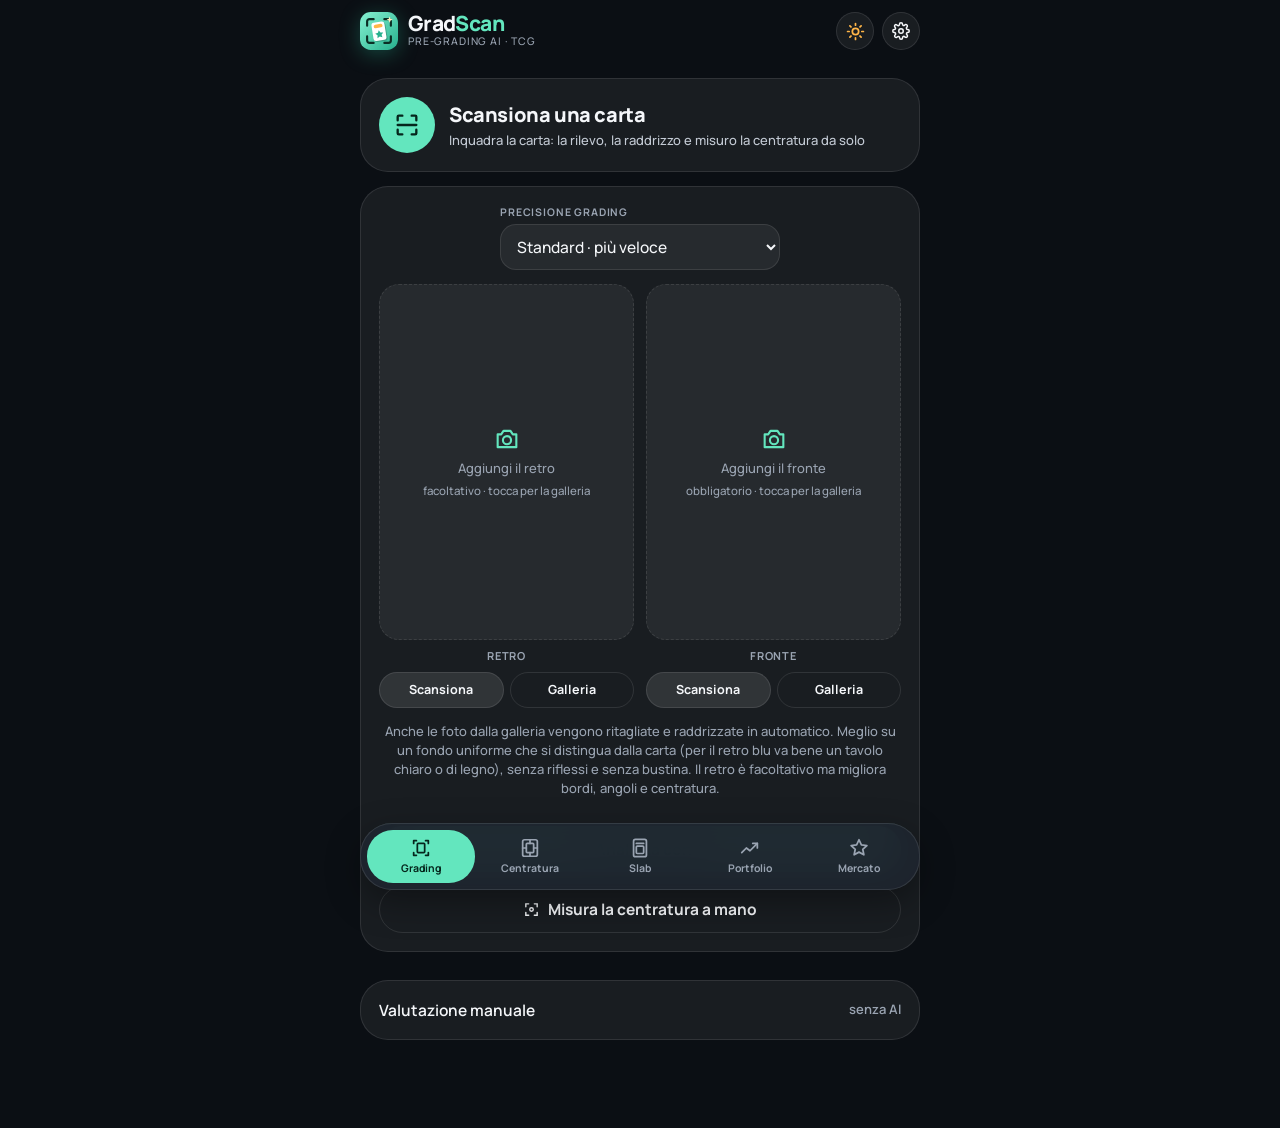
==== commit f87ac90e: "Rinomina in GradScan, nuovo logo, tolta l'etichetta del fornitore AI dall'intestazione Co-Authored-B" ====
--- a/index.html
+++ b/index.html
@@ -3,14 +3,14 @@
 <head>
 <meta charset="utf-8">
 <meta name="viewport" content="width=device-width,initial-scale=1,viewport-fit=cover">
-<title>Gem Mint Lab</title>
+<title>GradScan</title>
 <meta name="description" content="Scanner e pre-grading AI di carte Pokémon e TCG dal telefono, con standard PSA, Beckett e CGC.">
 <meta name="theme-color" content="#F2F4F7" media="(prefers-color-scheme: light)">
 <meta name="theme-color" content="#0B0F14" media="(prefers-color-scheme: dark)">
 <meta name="apple-mobile-web-app-capable" content="yes">
 <meta name="mobile-web-app-capable" content="yes">
 <meta name="apple-mobile-web-app-status-bar-style" content="default">
-<meta name="apple-mobile-web-app-title" content="Gem Mint Lab">
+<meta name="apple-mobile-web-app-title" content="GradScan">
 <script>var t="dark";try{var v=localStorage.getItem("gml-theme");if(v==="light"||v==="dark")t=v}catch(e){}document.documentElement.dataset.theme=t;</script>
 <link rel="manifest" href="manifest.webmanifest">
 <link rel="icon" href="icon.svg" type="image/svg+xml">
@@ -24,13 +24,12 @@
 <header class="top">
   <div class="wrap">
     <div class="brand">
-      <svg class="brand-mark" viewBox="0 0 30 38" aria-hidden="true"><rect x="1" y="1" width="28" height="36" rx="7" style="fill:var(--accent)"/><rect x="5" y="5" width="20" height="7" rx="3.5" style="fill:var(--sun)"/><rect x="5" y="15" width="20" height="18" rx="4" fill="none" style="stroke:var(--on-accent)" stroke-width="1.8"/><path d="M10 24.5l3 3 7-7" fill="none" style="stroke:var(--on-accent)" stroke-width="2.2" stroke-linecap="round" stroke-linejoin="round"/></svg>
+      <svg class="brand-mark" viewBox="0 0 64 64" aria-hidden="true"><defs><linearGradient id="gsg" x1="0" y1="0" x2="1" y2="1"><stop offset="0" stop-color="#86F2D2"/><stop offset="1" stop-color="#26B08D"/></linearGradient></defs><rect width="64" height="64" rx="18" fill="url(#gsg)"/><path d="M12 23v-7a4 4 0 0 1 4-4h7M41 12h7a4 4 0 0 1 4 4v7M52 41v7a4 4 0 0 1-4 4h-7M23 52h-7a4 4 0 0 1-4-4v-7" fill="none" stroke="#0B2E24" stroke-width="3.6" stroke-linecap="round"/><g transform="rotate(-9 32 33)"><rect x="21" y="17" width="22" height="31" rx="4.5" fill="#0B2E24" opacity=".25" transform="translate(1.6 2)"/><rect x="21" y="17" width="22" height="31" rx="4.5" fill="#FFFFFF"/><rect x="24.5" y="20.5" width="15" height="6" rx="3" fill="#FFB547"/><path d="M32 30.5l2.1 4.3 4.7.7-3.4 3.3.8 4.7-4.2-2.2-4.2 2.2.8-4.7-3.4-3.3 4.7-.7z" fill="#26B08D"/></g><path d="M50 7.5l1.5 3.7 3.7 1.5-3.7 1.5L50 18l-1.5-3.8-3.7-1.5 3.7-1.5z" fill="#FFF3C4"/></svg>
       <div>
-        <div class="brand-name">Gem Mint Lab</div>
+        <div class="brand-name">Grad<span>Scan</span></div>
         <div class="brand-sub">Pre-grading AI · TCG</div>
       </div>
     </div>
-    <span class="sync" id="sync">…</span>
     <button class="icon-btn" id="btn-theme" aria-label="Passa al tema scuro"><svg class="ic-moon" viewBox="0 0 24 24" fill="none" stroke="currentColor" stroke-width="2.2" stroke-linecap="round" stroke-linejoin="round"><path d="M21 12.8A9 9 0 1 1 11.2 3a7 7 0 0 0 9.8 9.8z"/></svg><svg class="ic-sun" viewBox="0 0 24 24" fill="none" stroke="currentColor" stroke-width="2.2" stroke-linecap="round"><circle cx="12" cy="12" r="4"/><path d="M12 2v2M12 20v2M4.9 4.9l1.4 1.4M17.7 17.7l1.4 1.4M2 12h2M20 12h2M4.9 19.1l1.4-1.4M17.7 6.3l1.4-1.4"/></svg></button>
     <button class="icon-btn" id="btn-settings" aria-label="Impostazioni"><svg viewBox="0 0 24 24" fill="none" stroke="currentColor" stroke-width="2" stroke-linecap="round" stroke-linejoin="round"><circle cx="12" cy="12" r="3"/><path d="M19.4 15a1.7 1.7 0 0 0 .3 1.8l.1.1a2 2 0 1 1-2.8 2.8l-.1-.1a1.7 1.7 0 0 0-1.8-.3 1.7 1.7 0 0 0-1 1.5V21a2 2 0 1 1-4 0v-.1a1.7 1.7 0 0 0-1.1-1.5 1.7 1.7 0 0 0-1.8.3l-.1.1a2 2 0 1 1-2.8-2.8l.1-.1a1.7 1.7 0 0 0 .3-1.8 1.7 1.7 0 0 0-1.5-1H3a2 2 0 1 1 0-4h.1a1.7 1.7 0 0 0 1.5-1.1 1.7 1.7 0 0 0-.3-1.8l-.1-.1a2 2 0 1 1 2.8-2.8l.1.1a1.7 1.7 0 0 0 1.8.3H9a1.7 1.7 0 0 0 1-1.5V3a2 2 0 1 1 4 0v.1a1.7 1.7 0 0 0 1 1.5 1.7 1.7 0 0 0 1.8-.3l.1-.1a2 2 0 1 1 2.8 2.8l-.1.1a1.7 1.7 0 0 0-.3 1.8V9a1.7 1.7 0 0 0 1.5 1H21a2 2 0 1 1 0 4h-.1a1.7 1.7 0 0 0-1.5 1z"/></svg></button>
   </div>
--- a/styles.css
+++ b/styles.css
@@ -490,3 +490,8 @@
 .sc-chip{background:var(--glass);border:1px solid var(--line)}
 .sc-chip.ok{color:var(--accent)} .sc-chip.warn{color:var(--sun)}
 .sub svg.ring{width:46px;height:46px;color:inherit}
+
+/* GradScan brand */
+.brand-mark{width:38px;height:38px;flex:none;filter:drop-shadow(0 4px 10px rgba(38,176,141,.35))}
+.brand-name{font-size:21px;letter-spacing:-.03em}
+.brand-name span{color:var(--accent)}
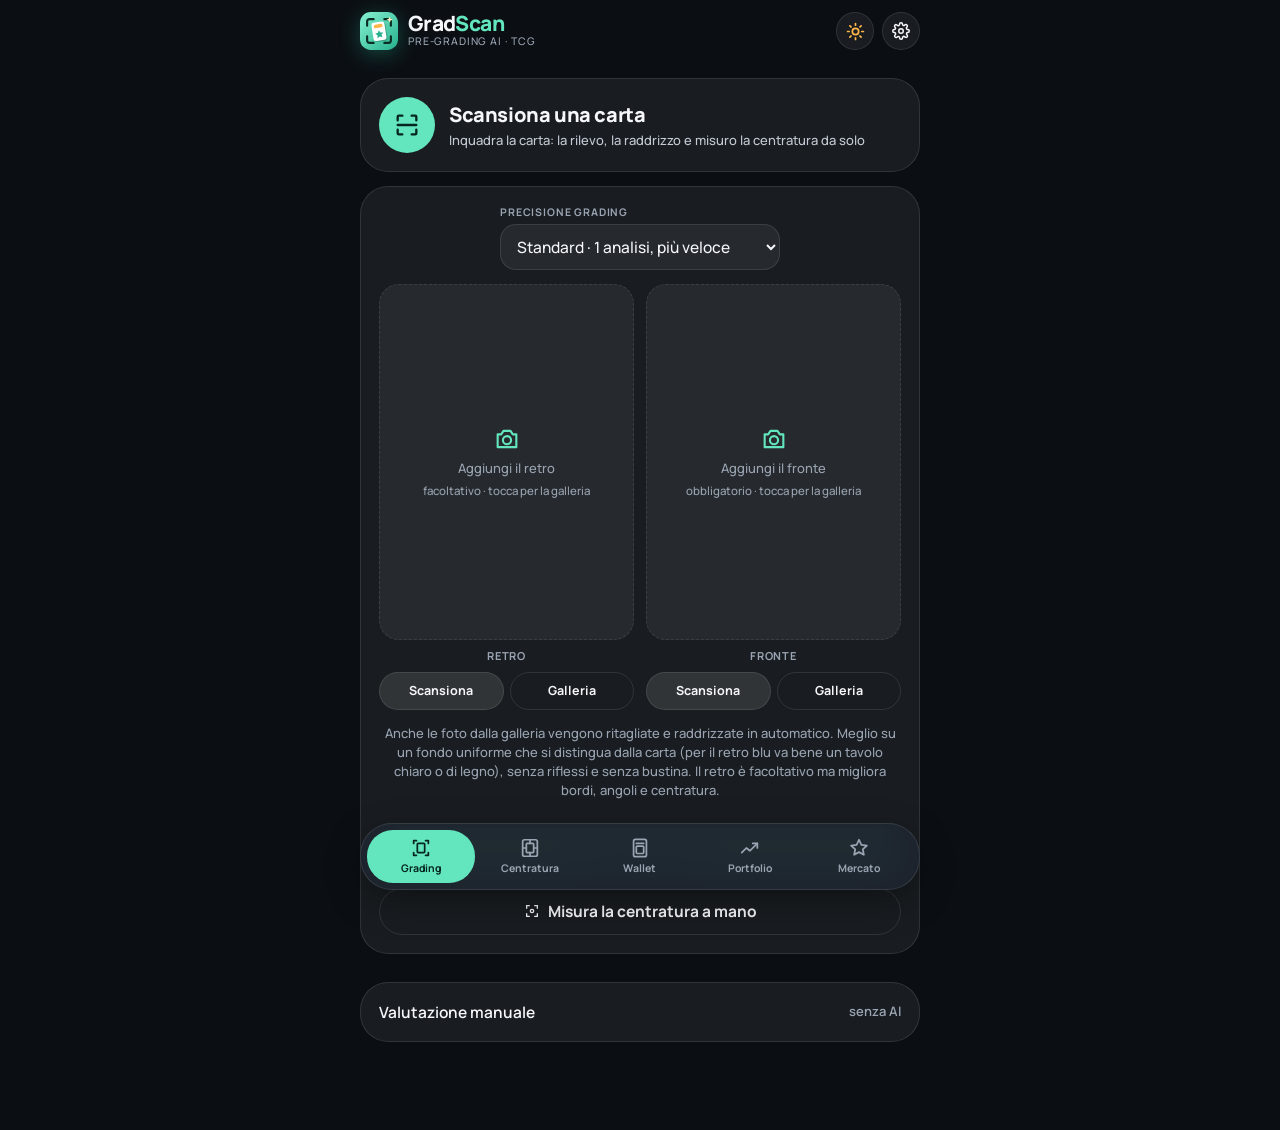
==== commit c01943c3: "Voti più stabili, Wallet automatico e prezzo PSA nel portfolio - temperatura 0, regole di coerenza n" ====
--- a/index.html
+++ b/index.html
@@ -47,8 +47,8 @@
     <div class="field-wrap" style="max-width:280px;align-self:center;width:100%">
       <label for="accuracy">Precisione grading</label>
       <select id="accuracy" class="field">
-        <option value="default">Standard · più veloce</option>
-        <option value="complex">Alta · più accurata</option>
+        <option value="default">Standard · 1 analisi, più veloce</option>
+        <option value="complex">Alta · 3 analisi, voto più stabile</option>
       </select>
     </div>
     <div class="slots">
@@ -89,7 +89,7 @@
       <div class="slider"><span>Angoli</span><input type="range" id="m-corners" min="1" max="10" step="0.5" value="9"><b class="mono" id="m-corners-v">9.0</b></div>
       <div class="slider"><span>Bordi</span><input type="range" id="m-edges" min="1" max="10" step="0.5" value="9"><b class="mono" id="m-edges-v">9.0</b></div>
       <div class="slider"><span>Superficie</span><input type="range" id="m-surface" min="1" max="10" step="0.5" value="9"><b class="mono" id="m-surface-v">9.0</b></div>
-      <button class="btn block" id="btn-manual">Crea slab con questi voti</button>
+      <button class="btn block" id="btn-manual">Aggiungi al Wallet con questi voti</button>
     </div>
   </details>
 </section>
@@ -131,11 +131,8 @@
 
 <!-- SLABS -->
 <section class="view" id="v-slabs" data-view="slabs" hidden>
-  <div class="view-title"><h1>I miei slab</h1><button class="icon-btn" id="btn-resync" aria-label="Aggiorna"><svg viewBox="0 0 24 24" fill="none" stroke="currentColor" stroke-width="2" stroke-linecap="round"><path d="M20 12a8 8 0 1 1-2.3-5.7M20 4v5h-5"/></svg></button></div>
-  <div class="seg" role="group" aria-label="Elenco">
-    <button id="s-tab-history" aria-pressed="true"><svg width="16" height="16" viewBox="0 0 24 24" fill="none" stroke="currentColor" stroke-width="2" stroke-linecap="round"><path d="M3 12a9 9 0 1 0 3-6.7L3 8M3 3v5h5M12 7v5l3 2"/></svg>Cronologia <span class="count" id="s-count-h">0/10</span></button>
-    <button id="s-tab-saved" aria-pressed="false"><svg width="16" height="16" viewBox="0 0 24 24" fill="currentColor"><path d="M6 3h12v18l-6-4-6 4z"/></svg>Salvati <span class="count" id="s-count-s">0/100</span></button>
-  </div>
+  <div class="view-title"><h1>Wallet</h1><button class="icon-btn" id="btn-resync" aria-label="Aggiorna"><svg viewBox="0 0 24 24" fill="none" stroke="currentColor" stroke-width="2" stroke-linecap="round"><path d="M20 12a8 8 0 1 1-2.3-5.7M20 4v5h-5"/></svg></button></div>
+  <div class="wallet-sum" id="wallet-sum"></div>
   <div class="list" id="slab-list"></div>
 </section>
 
@@ -205,7 +202,7 @@
   <div class="wrap">
     <button data-go="grade"><svg viewBox="0 0 24 24" fill="none" stroke="currentColor" stroke-width="1.9" stroke-linecap="round" stroke-linejoin="round"><path d="M4 7V4h3M17 4h3v3M20 17v3h-3M7 20H4v-3"/><rect x="8" y="7" width="8" height="10" rx="1"/></svg>Grading</button>
     <button data-go="centering"><svg viewBox="0 0 24 24" fill="none" stroke="currentColor" stroke-width="1.9" stroke-linecap="round"><rect x="4" y="3" width="16" height="18" rx="2"/><rect x="8" y="7" width="8" height="10" rx="1"/><path d="M12 3v4M12 17v4M4 12h4M16 12h4"/></svg>Centratura</button>
-    <button data-go="slabs"><svg viewBox="0 0 24 24" fill="none" stroke="currentColor" stroke-width="1.9" stroke-linecap="round"><rect x="5" y="2.5" width="14" height="19" rx="2"/><path d="M8 7h8"/><rect x="8" y="10" width="8" height="8" rx="1"/></svg>Slab</button>
+    <button data-go="slabs"><svg viewBox="0 0 24 24" fill="none" stroke="currentColor" stroke-width="1.9" stroke-linecap="round"><rect x="5" y="2.5" width="14" height="19" rx="2"/><path d="M8 7h8"/><rect x="8" y="10" width="8" height="8" rx="1"/></svg>Wallet</button>
     <button data-go="portfolio"><svg viewBox="0 0 24 24" fill="none" stroke="currentColor" stroke-width="1.9" stroke-linecap="round" stroke-linejoin="round"><path d="M3 17l5-5 4 3 8-8"/><path d="M15 7h5v5"/></svg>Portfolio</button>
     <button data-go="market"><svg viewBox="0 0 24 24" fill="none" stroke="currentColor" stroke-width="1.9" stroke-linecap="round" stroke-linejoin="round"><path d="M12 3l2.6 5.6 6 .7-4.5 4.1 1.2 6L12 16.5 6.7 19.4l1.2-6L3.4 9.3l6-.7z"/></svg>Mercato</button>
   </div>
--- a/styles.css
+++ b/styles.css
@@ -124,15 +124,15 @@
 .savings > svg{color:var(--accent);flex:none;background:color-mix(in srgb,var(--accent) 14%,transparent);border-radius:99px;padding:8px;width:50px;height:50px}
 .savings .big{font-family:var(--f-display);font-size:30px;font-weight:800;letter-spacing:-.02em;color:var(--accent-2);line-height:1.1}
 .savings .lab{font-size:12.5px;color:var(--muted);letter-spacing:.02em}
-.slots{display:grid;grid-template-columns:1fr 1fr;gap:12px}
-.slot{position:relative;display:flex;flex-direction:column;gap:8px;cursor:pointer}
+.slots{display:grid;grid-template-columns:repeat(2,minmax(0,1fr));gap:12px}
+.slot{position:relative;display:flex;flex-direction:column;gap:8px;cursor:pointer;min-width:0}
 .slot-face{position:relative;aspect-ratio:63/88;max-width:100%;border-radius:18px;border:2px dashed color-mix(in srgb,var(--accent) 55%,var(--line));background:radial-gradient(circle at 50% 40%,color-mix(in srgb,var(--accent) 12%,var(--panel)),var(--panel-2));display:grid;place-items:center;overflow:hidden;text-align:center;padding:10px}
 .slot-face img{position:absolute;inset:0;width:100%;height:100%;object-fit:cover}
 .slot.has .slot-face{border-style:solid;border-color:var(--line)}
 .slot-face .ph{display:flex;flex-direction:column;align-items:center;gap:6px;color:var(--muted);font-size:13px}
 .slot-face .ph svg{width:28px;height:28px;color:var(--accent-2)}
-.slot-btns{display:grid;grid-template-columns:1fr 1fr;gap:6px}
-.slot-btns .btn{padding:6px 4px;font-size:12.5px;min-height:36px}
+.slot-btns{display:grid;grid-template-columns:repeat(2,minmax(0,1fr));gap:6px}
+.slot-btns .btn{padding:6px 2px;font-size:12.5px;min-height:38px;min-width:0;white-space:nowrap;overflow:hidden;text-overflow:ellipsis}
 .slot.drag .slot-face{border-color:var(--accent);border-style:solid}
 .house em{display:block;font-style:normal;font-family:var(--f-mono);font-size:10px;letter-spacing:.08em;color:var(--accent-2);margin-top:2px}
 .house small{display:block;font-size:11px;color:var(--muted);margin-top:4px;line-height:1.3}
@@ -495,3 +495,28 @@
 .brand-mark{width:38px;height:38px;flex:none;filter:drop-shadow(0 4px 10px rgba(38,176,141,.35))}
 .brand-name{font-size:21px;letter-spacing:-.03em}
 .brand-name span{color:var(--accent)}
+
+/* never let anything push the page wider than the phone */
+html,body{overflow-x:clip;max-width:100%}
+main.wrap,.view,.panel{min-width:0}
+.row > .btn{min-width:0}
+
+/* wallet */
+.wallet-sum{display:flex;gap:8px;align-items:center;font-size:14px;color:var(--soft)}
+.wallet-sum:empty{display:none}
+.wallet-meta{display:flex;gap:14px;flex-wrap:wrap;justify-content:center;font-size:13px;color:var(--muted)}
+.wallet-meta b{color:var(--fg);font-weight:800}
+.cons-chip{color:var(--accent);font-weight:700}
+.btn.in-pf{color:var(--accent);border-color:color-mix(in srgb,var(--accent) 40%,transparent);background:color-mix(in srgb,var(--accent) 10%,transparent)}
+.btn svg{width:16px;height:16px}
+.notice.cons{color:var(--soft)}
+.notice.cons b{color:var(--fg)}
+/* portfolio graded prices */
+.hold-img{width:56px;aspect-ratio:63/88;object-fit:cover;border-radius:7px;display:block;box-shadow:0 4px 10px rgba(0,0,0,.25)}
+.price-pill.graded{color:var(--accent);border-color:color-mix(in srgb,var(--accent) 40%,transparent)}
+.grade-tag{color:var(--accent);font-weight:700}
+.hold .up{color:var(--good);font-weight:700}.hold .down{color:var(--bad);font-weight:700}
+.graded-total{display:flex;justify-content:space-between;align-items:baseline;gap:10px;margin-top:6px;padding:10px 12px;border-radius:16px;background:color-mix(in srgb,var(--accent) 10%,transparent);color:var(--soft);font-size:13.5px}
+.graded-total b{color:var(--accent);font-size:18px;font-weight:800;font-variant-numeric:tabular-nums}
+.check-row{display:flex;gap:10px;align-items:flex-start;font-size:14px;cursor:pointer}
+.check-row input{width:20px;height:20px;accent-color:var(--accent);flex:none;margin-top:1px}
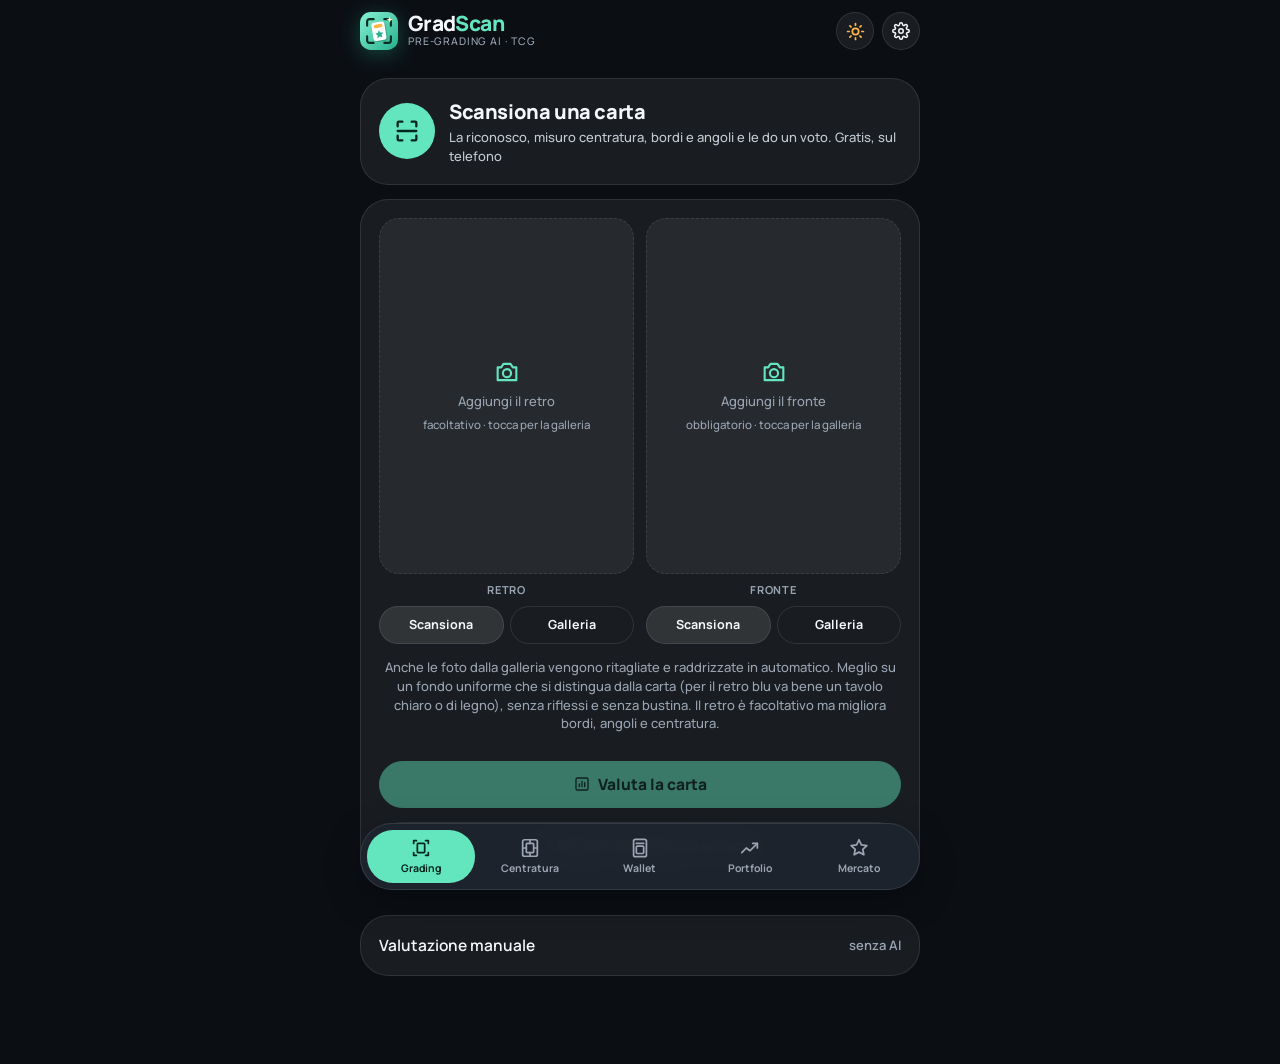
==== commit a0bee796: "Valutazione senza AI sul telefono (predefinita) - OCR di nome e numero con Tesseract.js, riconoscime" ====
--- a/index.html
+++ b/index.html
@@ -41,10 +41,10 @@
 <section class="view" id="v-grade" data-view="grade">
   <button class="scan-hero" id="btn-scan">
     <span class="scan-hero-ic"><svg viewBox="0 0 24 24" fill="none" stroke="currentColor" stroke-width="2" stroke-linecap="round" stroke-linejoin="round"><path d="M4 8V5a1 1 0 0 1 1-1h3M16 4h3a1 1 0 0 1 1 1v3M20 16v3a1 1 0 0 1-1 1h-3M8 20H5a1 1 0 0 1-1-1v-3"/><path d="M4 12h16"/></svg></span>
-    <span class="scan-hero-txt"><b>Scansiona una carta</b><span>Inquadra la carta: la rilevo, la raddrizzo e misuro la centratura da solo</span></span>
+    <span class="scan-hero-txt"><b>Scansiona una carta</b><span>La riconosco, misuro centratura, bordi e angoli e le do un voto. Gratis, sul telefono</span></span>
   </button>
   <div class="panel" style="display:flex;flex-direction:column;gap:14px">
-    <div class="field-wrap" style="max-width:280px;align-self:center;width:100%">
+    <div class="field-wrap" id="accuracy-wrap" style="max-width:280px;align-self:center;width:100%">
       <label for="accuracy">Precisione grading</label>
       <select id="accuracy" class="field">
         <option value="default">Standard · 1 analisi, più veloce</option>
@@ -212,6 +212,7 @@
 <div class="toast" id="toast" hidden></div>
 
 <script src="scanner.js"></script>
+<script src="local.js"></script>
 <script src="app.js"></script>
 </body>
 </html>
--- a/styles.css
+++ b/styles.css
@@ -520,3 +520,10 @@
 .graded-total b{color:var(--accent);font-size:18px;font-weight:800;font-variant-numeric:tabular-nums}
 .check-row{display:flex;gap:10px;align-items:flex-start;font-size:14px;cursor:pointer}
 .check-row input{width:20px;height:20px;accent-color:var(--accent);flex:none;margin-top:1px}
+
+/* local engine */
+.tcg-prices{display:flex;gap:14px;justify-content:center;flex-wrap:wrap;font-size:13.5px;color:var(--muted);margin-top:4px}
+.tcg-prices b{color:var(--fg)}
+.pick-item{display:flex;gap:12px;align-items:center;width:100%;text-align:left;padding:10px;border-radius:16px;border:1px solid var(--line);background:var(--glass);color:var(--fg);font:inherit;cursor:pointer}
+.pick-item img,.pick-ph{width:46px;aspect-ratio:63/88;border-radius:5px;object-fit:cover;background:var(--panel-2);flex:none;display:block}
+.pick-item > span{display:flex;flex-direction:column;gap:2px;min-width:0}
